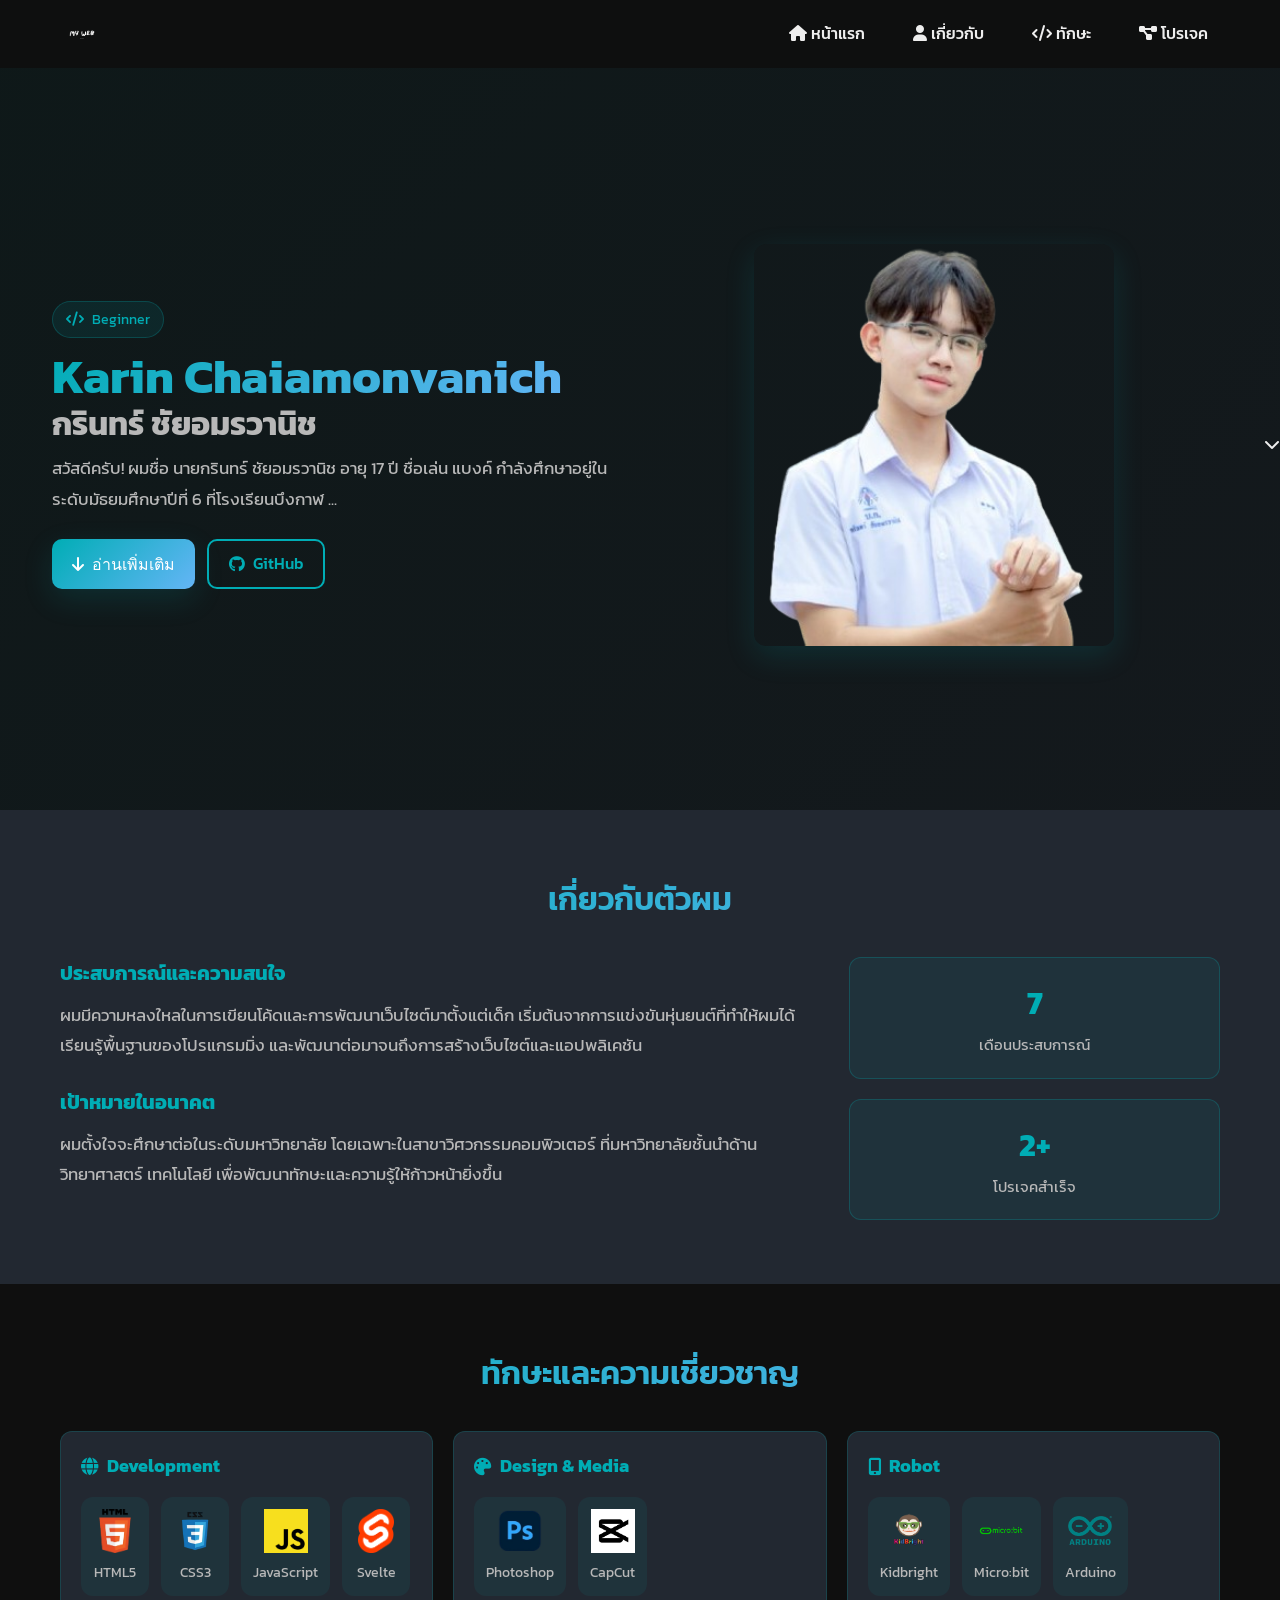
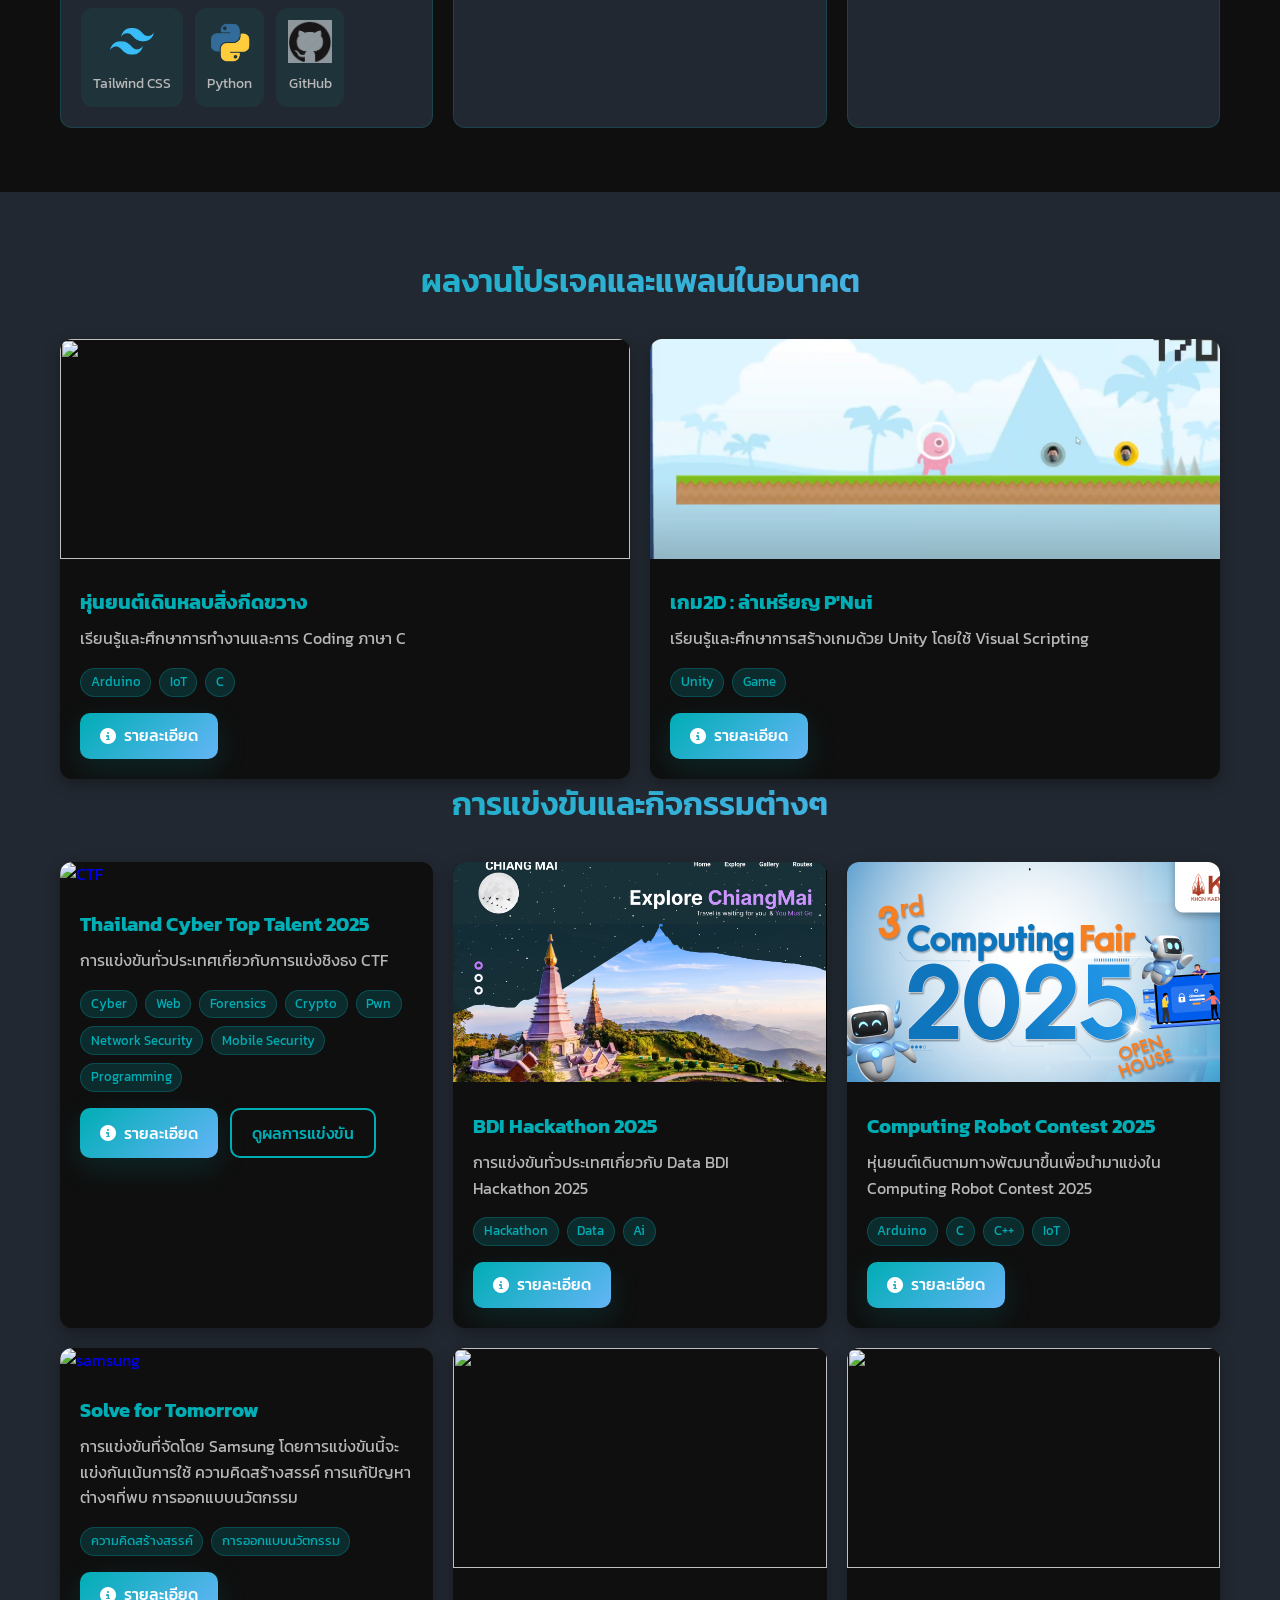
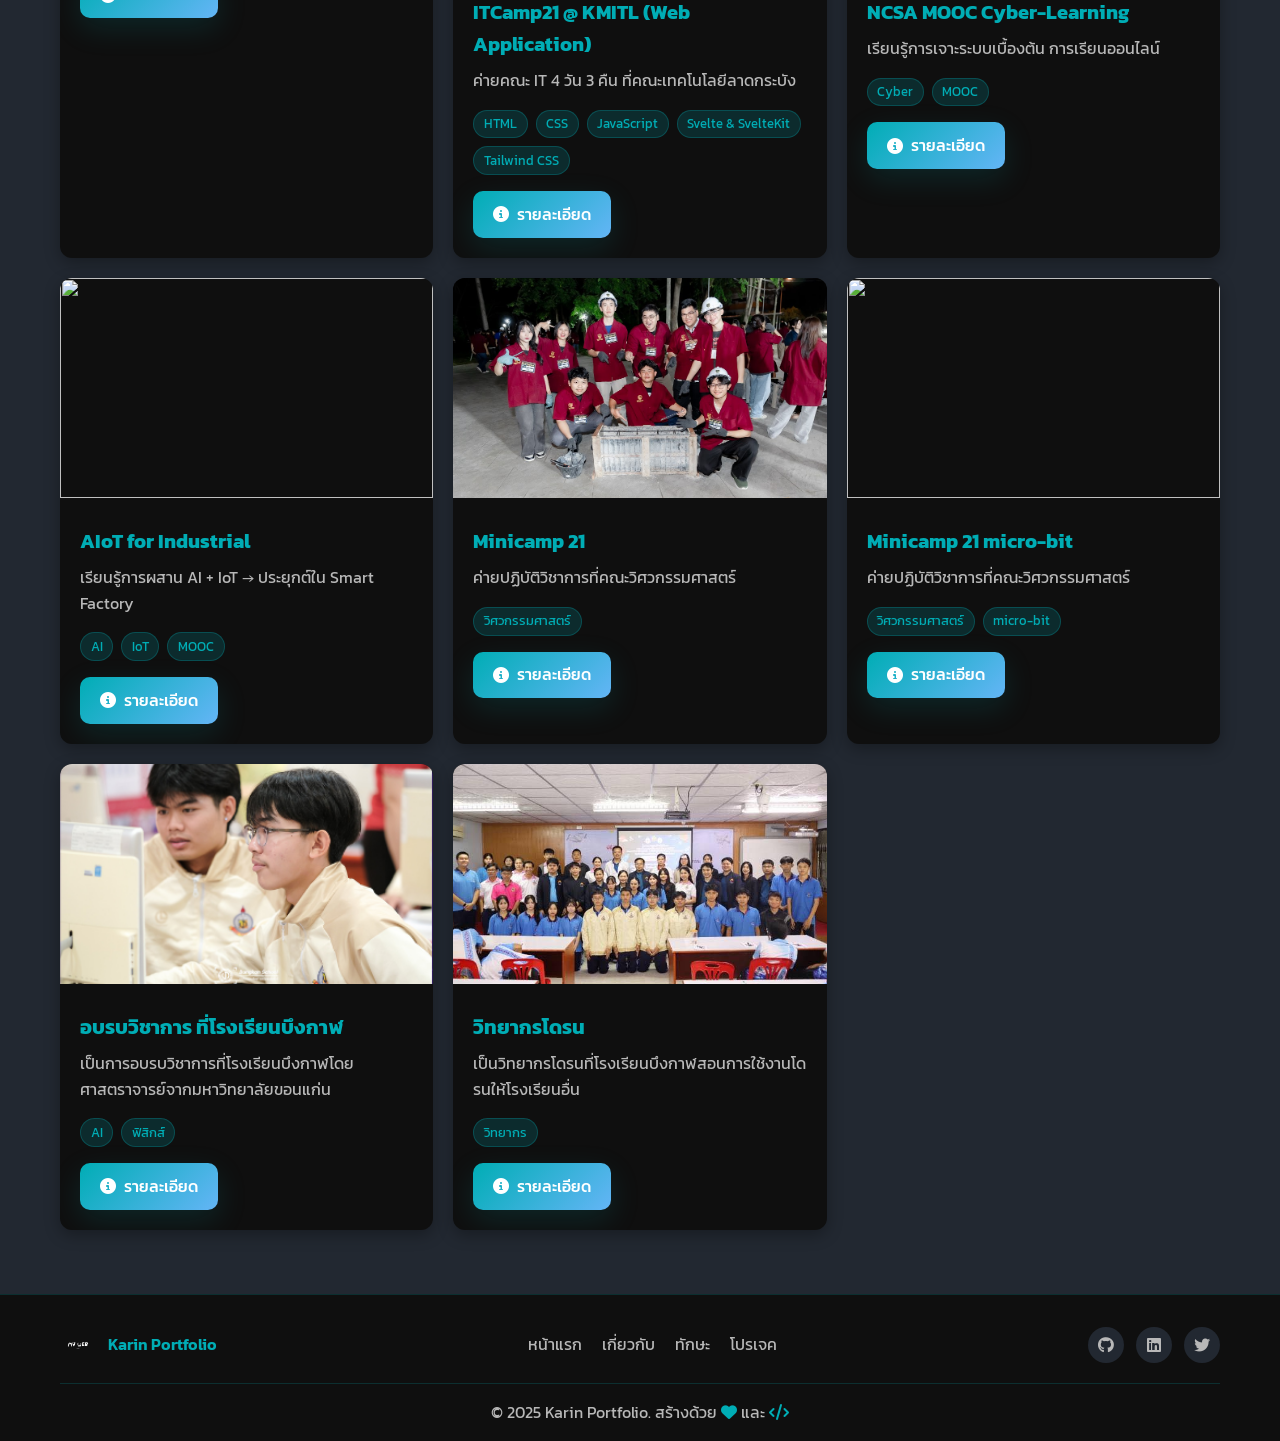
==== index.html @ a607b4d6 "Add files via upload" ====
<!DOCTYPE html>
<html lang="th">
<head>
    <meta charset="UTF-8">
    <meta name="viewport" content="width=device-width, initial-scale=1.0">
    <title>Karin Portfolio - นักพัฒนาเว็บไซต์</title>
    <link rel="stylesheet" href="style.css">
    <link rel="stylesheet" href="https://cdnjs.cloudflare.com/ajax/libs/font-awesome/6.4.0/css/all.min.css">
    <link href="https://fonts.googleapis.com/css2?family=Kanit:wght@300;400;500;600;700&display=swap" rel="stylesheet">
</head>
<body>
    <!-- Navigation -->
    <nav class="navbar">
        <div class="nav-container">
            <div class="nav-logo">
                <img src="img/logo.png" alt="Karin Logo">
                <span></span>
            </div>
            <ul class="nav-menu">
                <li><a href="#home" class="nav-link"><i class="fas fa-home"></i> หน้าแรก</a></li>
                <li><a href="#about" class="nav-link"><i class="fas fa-user"></i> เกี่ยวกับ</a></li>
                <li><a href="#skills" class="nav-link"><i class="fas fa-code"></i> ทักษะ</a></li>
                <li><a href="#projects" class="nav-link"><i class="fas fa-project-diagram"></i> โปรเจค</a></li>
            </ul>
            <div class="hamburger">
                <span class="bar"></span>
                <span class="bar"></span>
                <span class="bar"></span>
            </div>
        </div>
    </nav>

    <!-- Hero Section -->
    <section id="home" class="hero">
        <div class="hero-container">
            <div class="hero-content">
                <div class="hero-badge">
                    <i class="fas fa-code"></i>
                    <span>Beginner</span>
                </div>
                <h1 class="hero-title">
                    <span class="gradient-text">Karin Chaiamonvanich</span>
                    <span class="thai-name">กรินทร์ ชัยอมรวานิช</span>
                </h1>
                <p class="hero-description">
                    สวัสดีครับ! ผมชื่อ นายกรินทร์ ชัยอมรวานิช อายุ 17 ปี ชื่อเล่น แบงค์ 
                    กำลังศึกษาอยู่ในระดับมัธยมศึกษาปีที่ 6 ที่โรงเรียนบึงกาฬ 
                    <span id="dots">...</span>
                    <span id="more">
                    เริ่มชื่นชอบการเขียนโค้ดตั้งแต่ประถม เพราะมีอาจารย์มาชวนพาไปแข่งหุ่นยนต์ระดับกลาง สูงและผสม 
                    และผมรู้สึกชอบมันตั้งแต่นั้นมา และผมมีความใฝ่ฝันอยากศึกษามหาลัยต่อไปเป็นเด็กพระจอมเกล้า
                    </span>
                </p>
                <div class="hero-buttons">
                    <button onclick="myFunction()" id="myBtn" class="btn btn-primary">
                        <i class="fas fa-arrow-down"></i> อ่านเพิ่มเติม
                    </button>
                    <a href="https://github.com/karinchaiamonvanich" class="btn btn-secondary">
                        <i class="fab fa-github"></i> GitHub
                    </a>
                </div>
            </div>
            <div class="hero-image">
                <div class="profile-card">
                    <img src="img/profile.png" alt="Karin Profile">
                    <div class="profile-overlay">
                        <!-- <p>IT Camp 21</p> -->
                    </div>
                </div>
            </div>
        </div>
        <div class="scroll-indicator">
            <i class="fas fa-chevron-down"></i>
        </div>
    </section>

    <!-- About Section -->
    <section id="about" class="about">
        <div class="container">
            <h2 class="section-title">เกี่ยวกับตัวผม</h2>
            <div class="about-content">
                <div class="about-text">
                    <h3>ประสบการณ์และความสนใจ</h3>
                    <p>ผมมีความหลงใหลในการเขียนโค้ดและการพัฒนาเว็บไซต์มาตั้งแต่เด็ก 
                    เริ่มต้นจากการแข่งขันหุ่นยนต์ที่ทำให้ผมได้เรียนรู้พื้นฐานของโปรแกรมมิ่ง 
                    และพัฒนาต่อมาจนถึงการสร้างเว็บไซต์และแอปพลิเคชัน</p>
                    
                    <h3>เป้าหมายในอนาคต</h3>
                    <p>ผมตั้งใจจะศึกษาต่อในระดับมหาวิทยาลัย โดยเฉพาะในสาขาวิศวกรรมคอมพิวเตอร์ 
                    ที่มหาวิทยาลัยชั้นนำด้านวิทยาศาสตร์ เทคโนโลยี เพื่อพัฒนาทักษะและความรู้ให้ก้าวหน้ายิ่งขึ้น</p>
                </div>
                <div class="about-stats">
                    <div class="stat-item">
                        <div class="stat-number">7</div>
                        <div class="stat-label">เดือนประสบการณ์</div>
                    </div>
                    <div class="stat-item">
                        <div class="stat-number">2+</div>
                        <div class="stat-label">โปรเจคสำเร็จ</div>
                    </div>

                </div>
            </div>
        </div>
    </section>

    <!-- Skills Section -->
    <section id="skills" class="skills">
        <div class="container">
            <h2 class="section-title">ทักษะและความเชี่ยวชาญ</h2>
            <div class="skills-grid">
                <div class="skill-category">
                    <h3><i class="fas fa-globe"></i> Development</h3>
                    <div class="skill-items">
                        <div class="skill-item">
                            <img src="img/html.png" alt="HTML">
                            <span>HTML5</span>
                        </div>
                        <div class="skill-item">
                            <img src="img/css.png" alt="CSS">
                            <span>CSS3</span>
                        </div>
                        <div class="skill-item">
                            <img src="img/js.png" alt="JavaScript">
                            <span>JavaScript</span>
                        </div>
                        <div class="skill-item">
                            <img src="img/svelte.png" alt="Svelte">
                            <span>Svelte</span>
                        </div>
                        <div class="skill-item">
                            <img src="img/tailwindCSS.png" alt="Tailwind CSS">
                            <span>Tailwind CSS</span>
                        </div>
                        <div class="skill-item">
                            <img src="img/python.png" alt="Python">
                            <span>Python</span>
                        </div>
                        <div class="skill-item">
                            <img src="img/github.png" alt="GitHub">
                            <span>GitHub</span>
                        </div>
                    </div>
                </div>
                
                <div class="skill-category">
                    <h3><i class="fas fa-palette"></i> Design & Media</h3>
                    <div class="skill-items">
                        <div class="skill-item">
                            <img src="img/PS.png" alt="Photoshop">
                            <span>Photoshop</span>
                        </div>
                        <!-- <div class="skill-item">
                            <img src="img/LR.png" alt="Lightroom">
                            <span>Lightroom</span>
                        </div> -->
                        <div class="skill-item">
                            <img src="img/capcut.png" alt="CapCut">
                            <span>CapCut</span>
                        </div>
                    </div>
                </div>
                
                <div class="skill-category">
                    <h3><i class="fas fa-mobile-alt"></i> Robot</h3>
                    <div class="skill-items">
                        <div class="skill-item">
                            <img src="img/KB.png" alt="Kotlin">
                            <span>Kidbright</span>
                        </div>
                        <div class="skill-item">
                            <img src="img/mb.png" alt="Mobile Development">
                            <span>Micro:bit</span>
                        </div>
                        <div class="skill-item">
                            <img src="img/arduino.png" alt="Mobile Development">
                            <span>Arduino</span>
                        </div>
                    </div>
                </div>
            </div>
        </div>
    </section>

    <!-- Projects Section -->
    <section id="projects" class="projects">
        <div class="container">
            <h2 class="section-title">ผลงานโปรเจคและแพลนในอนาคต</h2>
            <div class="projects-grid">
                <div class="project-card">
                    <div class="project-image">
                        <a href="projects/myrobot.html"><img src="img/png.png" alt=""></a>
                        <div class="project-overlay">
                            <a href="projects/myrobot.html" class="project-link"><i class="fas fa-external-link-alt"></i></a>
                        </div>
                    </div>
                    <div class="project-content">
                        <h3>หุ่นยนต์เดินหลบสิ่งกีดขวาง</h3>
                        <p>เรียนรู้และศึกษาการทำงานและการ Coding ภาษา C</p>
                        <div class="project-tags">
                            <span class="tag">Arduino</span>
                            <span class="tag">IoT</span>
                            <span class="tag">C</span>
                        </div>
                        <div class="project-buttons">
                            <a href="projects/myrobot.html" class="btn btn-primary">
                                <i class="fas fa-info-circle"></i> รายละเอียด
                            </a>
                        </div>
                    </div>
                </div>
                <div class="project-card">
                    <div class="project-image">
                        <a href="projects/game.html"><img src="img/game.png" alt=""></a>
                        <div class="project-overlay">
                            <a href="projects/game.html" class="project-link"><i class="fas fa-external-link-alt"></i></a>
                        </div>
                    </div>
                    <div class="project-content">
                        <h3>เกม2D : ล่าเหรียญ P'Nui</h3>
                        <p>เรียนรู้และศึกษาการสร้างเกมด้วย Unity โดยใช้ Visual Scripting</p>
                        <div class="project-tags">
                            <span class="tag">Unity</span>
                            <span class="tag">Game</span>
                        </div>
                        <div class="project-buttons">
                            <a href="projects/game.html" class="btn btn-primary">
                                <i class="fas fa-info-circle"></i> รายละเอียด
                            </a>
                        </div>
                    </div>
                </div>
            
            </div>
        </div>
        <!-- การแข่งขันต่างๆ -->
        <div class="container">
            <h2 class="section-title">การแข่งขันและกิจกรรมต่างๆ</h2>
            <div class="projects-grid">
                <div class="project-card">
                    <div class="project-image">
                        <a href="projects/ctf.html"><img src="https://encrypted-tbn0.gstatic.com/images?q=tbn:ANd9GcTNPEYRjI5xxnXU-rtqb3kI2G1WOWawT9JwPA&s" alt="CTF"></a>
                        <div class="project-overlay">
                            <a href="projects/ctf.html" class="project-link"><i class="fas fa-external-link-alt"></i></a>
                        </div>
                    </div>
                    <div class="project-content">
                        <h3>Thailand Cyber Top Talent 2025</h3>
                        <p>การแข่งขันทั่วประเทศเกี่ยวกับการแข่งชิงธง CTF</p>
                        <div class="project-tags">
                            <span class="tag">Cyber</span>
					        <span class="tag">Web</span>
					        <span class="tag">Forensics</span>
					        <span class="tag">Crypto</span>
					        <span class="tag">Pwn</span>
					        <span class="tag">Network Security</span>
					        <span class="tag">Mobile Security</span>
					        <span class="tag">Programming</span>  
                        </div>
                        <div class="project-buttons">
                            <a href="projects/ctf.html" class="btn btn-primary">
                                <i class="fas fa-info-circle"></i> รายละเอียด
                            </a>
                            <a href="https://cloud.ctf.in.th/score/view.html?id=BWFHQDZYNH&t=WpUCDQyoXaG7MSteD4BK%2FJg3qyIsUCRE3k6AjZeRXMnIarFopkvN%2Fz%2FKa3jmVg9Zaf9xaUTR0yk%3D&fbclid=PARlRTSAMfs1FleHRuA2FlbQIxMAABpxo68HJWH-wl3ibZn_oH_4sw-g3HIoPUqx-t6TT-oiTEiTn2sWkE_ksbw5eB_aem_ufBRWkn9oM-bUe-wy-ixTg" class="btn btn-outline">
                                ดูผลการแข่งขัน
                            </a>
                        </div>
                    </div>
                </div>

                <div class="project-card">
                    <div class="project-image">
                        <a href="projects/bdi.html"><img src="img/bdi.png" alt="CTF"></a>
                        <div class="project-overlay">
                            <a href="projects/bdi.html" class="project-link"><i class="fas fa-external-link-alt"></i></a>
                        </div>
                    </div>
                    <div class="project-content">
                        <h3>BDI Hackathon 2025</h3>
                        <p>การแข่งขันทั่วประเทศเกี่ยวกับ Data BDI Hackathon 2025</p>
                        <div class="project-tags">
                            <span class="tag">Hackathon</span>
                            <span class="tag">Data</span>
                            <span class="tag">Ai</span>
                        </div>
                        <div class="project-buttons">
                            <a href="projects/bdi.html" class="btn btn-primary">
                                <i class="fas fa-info-circle"></i> รายละเอียด
                            </a>
                            
                        </div>
                    </div>
                </div>

                <div class="project-card">
                    <div class="project-image">
                        <a href="projects/robot.html"><img src="img/computer fair.png" alt="Robot"></a>
                        <div class="project-overlay">
                            <a href="projects/robot.html" class="project-link"><i class="fas fa-external-link-alt"></i></a>
                        </div>
                    </div>
                    <div class="project-content">
                        <h3>Computing Robot Contest 2025</h3>
                        <p>หุ่นยนต์เดินตามทางพัฒนาขึ้นเพื่อนำมาแข่งใน Computing Robot Contest 2025</p>
                        <div class="project-tags">
                            <span class="tag">Arduino</span>
                            <span class="tag">C</span>
                            <span class="tag">C++</span>
                            <span class="tag">IoT</span>
                        </div>
                        <div class="project-buttons">
                            <a href="projects/robot.html" class="btn btn-primary">
                                <i class="fas fa-info-circle"></i> รายละเอียด
                            </a>
                            <!-- <a href="https://github.com/pixchy-commits/christmas-tree/tree/main" class="btn btn-outline">
                                <i class="fab fa-github"></i> ดูโค้ด
                            </a> -->
                        </div>
                    </div>
                </div>

                <div class="project-card">
                    <div class="project-image">
                        <a href="projects/samsung.html"><img src="https://d3q27bh1u24u2o.cloudfront.net/news/LBB_Online_-_2023-08-28T102027.930.png" alt="samsung"></a>
                        <div class="project-overlay">
                            <a href="projects/samsung.html" class="project-link"><i class="fas fa-external-link-alt"></i></a>
                        </div>
                    </div>
                    <div class="project-content">
                        <h3>Solve for Tomorrow</h3>
                        <p>การแข่งขันที่จัดโดย Samsung โดยการแข่งขันนี้จะแข่งกันเน้นการใช้ ความคิดสร้างสรรค์ การแก้ปัญหาต่างๆที่พบ การออกแบบนวัตกรรม</p>
                        <div class="project-tags">
                            <span class="tag">ความคิดสร้างสรรค์</span>
                            <span class="tag">การออกแบบนวัตกรรม</span>
                        </div>
                        <div class="project-buttons">
                            <a href="projects/samsung.html" class="btn btn-primary">
                                <i class="fas fa-info-circle"></i> รายละเอียด
                            </a>
                        </div>
                    </div>
                </div>
                <div class="project-card">
                    <div class="project-image">
                        <a href="projects/itcamp21.html"><img src="https://encrypted-tbn0.gstatic.com/images?q=tbn:ANd9GcS6EHCMD7pJIJSO9ThdpTDFMIRGtDd69gcw6w&s" alt=""></a>
                        <div class="project-overlay">
                            <a href="projects/itcamp21.html" class="project-link"><i class="fas fa-external-link-alt"></i></a>
                        </div>
                    </div>
                    <div class="project-content">
                        <h3>ITCamp21 @ KMITL (Web Application)</h3>
                        <p>ค่ายคณะ IT 4 วัน 3 คืน ที่คณะเทคโนโลยีลาดกระบัง</p>
                        <div class="project-tags">
                            <span class="tag">HTML</span>
                            <span class="tag">CSS</span>
                            <span class="tag">JavaScript</span>
                            <span class="tag">Svelte & SvelteKit</span>
                            <span class="tag">Tailwind CSS</span>
                        </div>
                        <div class="project-buttons">
                            <a href="projects/itcamp21.html" class="btn btn-primary">
                                <i class="fas fa-info-circle"></i> รายละเอียด
                            </a>
                        </div>
                    </div>
                </div>
                <div class="project-card">
                    <div class="project-image">
                        <a href="projects/ncsa.html"><img src="https://ncsec.ncsa.or.th/wp-content/uploads/2024/04/logo-ncsa_mooc-web_AW_LOGO_MOOC_%E0%B9%84%E0%B8%A1%E0%B9%88%E0%B8%A1%E0%B8%B5%E0%B9%80%E0%B8%87%E0%B8%B2-edited.webp" alt=""></a>
                        <div class="project-overlay">
                            <a href="projects/ncsa.html" class="project-link"><i class="fas fa-external-link-alt"></i></a>
                        </div>
                    </div>
                    <div class="project-content">
                        <h3>NCSA MOOC Cyber-Learning</h3>
                        <p>เรียนรู้การเจาะระบบเบื้องต้น การเรียนออนไลน์</p>
                        <div class="project-tags">
                            <span class="tag">Cyber</span>
                            <span class="tag">MOOC</span>
                        </div>
                        <div class="project-buttons">
                            <a href="projects/ncsa.html" class="btn btn-primary">
                                <i class="fas fa-info-circle"></i> รายละเอียด
                            </a>
                        </div>
                    </div>
                </div>
                <div class="project-card">
                    <div class="project-image">
                        <a href="projects/aiot.html"><img src="https://www.spu.ac.th/fac/informatics/wp-content/smush-webp/sites/10/2025/05/AI-for-Gen-Alpha-9-1024x1024.jpg.webp" alt=""></a>
                        <div class="project-overlay">
                            <a href="projects/aiot.html" class="project-link"><i class="fas fa-external-link-alt"></i></a>
                        </div>
                    </div>
                    <div class="project-content">
                        <h3>AIoT for Industrial</h3>
                        <p>เรียนรู้การผสาน AI + IoT → ประยุกต์ใน Smart Factory</p>
                        <div class="project-tags">
                            <span class="tag">AI</span>
                            <span class="tag">IoT</span>
                            <span class="tag">MOOC</span>
                        </div>
                        <div class="project-buttons">
                            <a href="projects/aiot.html" class="btn btn-primary">
                                <i class="fas fa-info-circle"></i> รายละเอียด
                            </a>
                        </div>
                    </div>
                </div>
                <div class="project-card">
                    <div class="project-image">
                        <a href="projects/minicamp21.html"><img src="img/minicamp21.1.jpg" alt=""></a>
                        <div class="project-overlay">
                            <a href="projects/minicamp21.html" class="project-link"><i class="fas fa-external-link-alt"></i></a>
                        </div>
                    </div>
                    <div class="project-content">
                        <h3>Minicamp 21</h3>
                        <p>ค่ายปฏิบัติวิชาการที่คณะวิศวกรรมศาสตร์</p>
                        <div class="project-tags">
                            <span class="tag">วิศวกรรมศาสตร์</span>
                        </div>
                        <div class="project-buttons">
                            <a href="projects/minicamp21.html" class="btn btn-primary">
                                <i class="fas fa-info-circle"></i> รายละเอียด
                            </a>
                        </div>
                    </div>
                </div>
                <div class="project-card">
                    <div class="project-image">
                        <a href="projects/microbit.html"><img src="https://schoologythailand.com/img/slide/slide1.png" alt=""></a>
                        <div class="project-overlay">
                            <a href="projects/microbit.html" class="project-link"><i class="fas fa-external-link-alt"></i></a>
                        </div>
                    </div>
                    <div class="project-content">
                        <h3>Minicamp 21 micro-bit</h3>
                        <p>ค่ายปฏิบัติวิชาการที่คณะวิศวกรรมศาสตร์</p>
                        <div class="project-tags">
                            <span class="tag">วิศวกรรมศาสตร์</span>
                            <span class="tag">micro-bit</span>
                        </div>
                        <div class="project-buttons">
                            <a href="projects/microbit.html" class="btn btn-primary">
                                <i class="fas fa-info-circle"></i> รายละเอียด
                            </a>
                        </div>
                    </div>
                </div>
                <div class="project-card">
                    <div class="project-image">
                        <a href="projects/bksc.html"><img src="img/bksc.png" alt=""></a>
                        <div class="project-overlay">
                            <a href="projects/bksc.html" class="project-link"><i class="fas fa-external-link-alt"></i></a>
                        </div>
                    </div>
                    <div class="project-content">
                        <h3>อบรบวิชาการ ที่โรงเรียนบึงกาฬ</h3>
                        <p>เป็นการอบรบวิชาการที่โรงเรียนบึงกาฬโดยศาสตราจารย์จากมหาวิทยาลัยขอนแก่น</p>
                        <div class="project-tags">
                            <span class="tag">AI</span>
                            <span class="tag">ฟิสิกส์</span>
                        </div>
                        <div class="project-buttons">
                            <a href="projects/bksc.html" class="btn btn-primary">
                                <i class="fas fa-info-circle"></i> รายละเอียด
                            </a>
                        </div>
                    </div>
                </div>
                <div class="project-card">
                    <div class="project-image">
                        <a href="projects/drone.html"><img src="img/drone.png" alt=""></a>
                        <div class="project-overlay">
                            <a href="projects/drone.html" class="project-link"><i class="fas fa-external-link-alt"></i></a>
                        </div>
                    </div>
                    <div class="project-content">
                        <h3>วิทยากรโดรน</h3>
                        <p>เป็นวิทยากรโดรนที่โรงเรียนบึงกาฬสอนการใช้งานโดรนให้โรงเรียนอื่น</p>
                        <div class="project-tags">
                            <span class="tag">วิทยากร</span>
                        </div>
                        <div class="project-buttons">
                            <a href="projects/drone.html" class="btn btn-primary">
                                <i class="fas fa-info-circle"></i> รายละเอียด
                            </a>
                        </div>
                    </div>
                </div>
                
            </div>
        </div>         
    </section>

    <!-- Gallery removed for simplicity -->

    <!-- Footer -->
    <footer class="footer">
        <div class="container">
            <div class="footer-content">
                <div class="footer-logo">
                    <img src="img/logo.png" alt="Karin Logo">
                    <span>Karin Portfolio</span>
                </div>
                <div class="footer-links">
                    <a href="#home">หน้าแรก</a>
                    <a href="#about">เกี่ยวกับ</a>
                    <a href="#skills">ทักษะ</a>
                    <a href="#projects">โปรเจค</a>
                </div>
                <div class="footer-social">
                    <a href="https://github.com/karinchaiamonvanich"><i class="fab fa-github"></i></a>
                    <a href="#"><i class="fab fa-linkedin"></i></a>
                    <a href="#"><i class="fab fa-twitter"></i></a>
                </div>
            </div>
            <div class="footer-bottom">
                <p>&copy; 2025 Karin Portfolio. สร้างด้วย <i class="fas fa-heart"></i> และ <i class="fas fa-code"></i></p>
            </div>
        </div>
    </footer>

    <script src="script.js"></script>
</body>
</html>
---- style.css ----
/* Reset and Base Styles */
* {
    margin: 0;
    padding: 0;
    box-sizing: border-box;
}

* a {
    text-decoration: none;
}

* li {
    list-style: none;
}

:root {
    --primary-color: #00ADB5;
    --secondary-color: #222831;
    --accent-color: #393E46;
    --text-primary: #EEEEEE;
    --text-secondary: #B8B8B8;
    --background: #0F0F0F;
    --gradient: linear-gradient(135deg, #00ADB5, #64B5F6);
    --shadow: 0 10px 30px rgba(0, 173, 181, 0.15);
    --border-radius: 12px;
    --transition: all 0.25s ease;
}

body {
    font-family: 'Kanit', sans-serif;
    background: var(--background);
    color: var(--text-primary);
    line-height: 1.6;
    overflow-x: hidden;
}

.container {
    max-width: 1200px;
    margin: 0 auto;
    padding: 0 20px;
}

/* Typography */
.section-title {
    font-size: 2rem;
    font-weight: 600;
    text-align: center;
    margin-bottom: 2rem;
    background: var(--gradient);
    -webkit-background-clip: text;
    -webkit-text-fill-color: transparent;
    background-clip: text;
}

.gradient-text {
    background: var(--gradient);
    -webkit-background-clip: text;
    -webkit-text-fill-color: transparent;
    background-clip: text;
}

/* Navigation */
.navbar {
    position: fixed;
    top: 0;
    width: 100%;
    background: rgba(15, 15, 15, 0.95);
    backdrop-filter: blur(10px);
    z-index: 1000;
    padding: 0.75rem 0;
    transition: var(--transition);
}

.nav-container {
    max-width: 1200px;
    margin: 0 auto;
    padding: 0 20px;
    display: flex;
    justify-content: space-between;
    align-items: center;
}

.nav-logo {
    display: flex;
    align-items: center;
    gap: 1rem;
}

.nav-logo img {
    width: 44px;
    height: 44px;
    border-radius: 50%;
}

.nav-logo span {
    font-size: 1.25rem;
    font-weight: 600;
    color: var(--primary-color);
}

.nav-menu {
    display: flex;
    gap: 1.5rem;
    align-items: center;
}

.nav-link {
    color: var(--text-primary);
    font-weight: 500;
    transition: var(--transition);
    padding: 0.5rem 0.75rem;
    border-radius: 8px;
}

.nav-link:hover {
    color: var(--primary-color);
    background: rgba(0, 173, 181, 0.08);
}

.hamburger {
    display: none;
    flex-direction: column;
    cursor: pointer;
}

.bar {
    width: 24px;
    height: 3px;
    background: var(--primary-color);
    margin: 3px 0;
    transition: var(--transition);
}

/* Hero Section */
.hero {
    min-height: 90vh;
    display: flex;
    align-items: center;
    position: relative;
    background: linear-gradient(135deg, rgba(0, 173, 181, 0.06), rgba(100, 181, 246, 0.06));
    padding-top: 80px;
}

.hero-container {
    max-width: 1200px;
    margin: 0 auto;
    padding: 0 20px;
    display: grid;
    grid-template-columns: 1fr 1fr;
    gap: 3rem;
    align-items: center;
}

.hero-badge {
    display: inline-flex;
    align-items: center;
    gap: 0.5rem;
    background: rgba(0, 173, 181, 0.1);
    color: var(--primary-color);
    padding: 0.4rem 0.8rem;
    border-radius: 999px;
    font-size: 0.9rem;
    margin-bottom: 0.75rem;
    border: 1px solid rgba(0, 173, 181, 0.25);
}

.hero-title {
    font-size: 3rem;
    font-weight: 700;
    margin-bottom: 0.75rem;
    line-height: 1.1;
}

.thai-name {
    font-size: 2rem;
    color: var(--text-secondary);
    display: block;
    margin-top: 0.25rem;
}

.hero-description {
    font-size: 1.05rem;
    color: var(--text-secondary);
    margin-bottom: 1.5rem;
    line-height: 1.8;
}

.hero-buttons {
    display: flex;
    gap: 0.75rem;
    flex-wrap: wrap;
}

.btn {
    display: inline-flex;
    align-items: center;
    gap: 0.5rem;
    padding: 0.65rem 1.25rem;
    border-radius: 10px;
    font-weight: 500;
    transition: var(--transition);
    cursor: pointer;
    border: none;
    font-size: 1rem;
}

.btn-primary {
    background: var(--gradient);
    color: white;
    box-shadow: var(--shadow);
}

.btn-primary:hover {
    transform: translateY(-1px);
}

.btn-secondary {
    background: transparent;
    color: var(--primary-color);
    border: 2px solid var(--primary-color);
}

.btn-secondary:hover {
    background: var(--primary-color);
    color: white;
}

.btn-outline {
    background: transparent;
    color: var(--primary-color);
    border: 2px solid var(--primary-color);
}

.btn-outline:hover {
    background: var(--primary-color);
    color: white;
}

.hero-image {
    display: flex;
    justify-content: center;
    align-items: center;
}

.profile-card {
    position: relative;
    border-radius: var(--border-radius);
    overflow: hidden;
    box-shadow: var(--shadow);
}

.profile-card img {
    width: 360px;
    height: auto;
    display: block;
}

.profile-overlay { display: none; }

/* About Section */
.about {
    padding: 4rem 0;
    background: var(--secondary-color);
}

.about-content {
    display: grid;
    grid-template-columns: 2fr 1fr;
    gap: 3rem;
    align-items: start;
}

.about-text h3 {
    color: var(--primary-color);
    font-size: 1.25rem;
    margin-bottom: 0.75rem;
    margin-top: 1.5rem;
}

.about-text h3:first-child { margin-top: 0; }

.about-text p {
    color: var(--text-secondary);
    font-size: 1.05rem;
    line-height: 1.8;
    margin-bottom: 1.25rem;
}

.about-stats {
    display: flex;
    flex-direction: column;
    gap: 1.25rem;
}

.stat-item {
    text-align: center;
    padding: 1.25rem;
    background: rgba(0, 173, 181, 0.08);
    border-radius: var(--border-radius);
    border: 1px solid rgba(0, 173, 181, 0.25);
}

.stat-number {
    font-size: 2rem;
    font-weight: 700;
    color: var(--primary-color);
    margin-bottom: 0.25rem;
}

.stat-label {
    color: var(--text-secondary);
    font-size: 0.95rem;
}

/* Skills Section */
.skills {
    padding: 4rem 0;
}

.skills-grid {
    display: grid;
    grid-template-columns: repeat(auto-fit, minmax(260px, 1fr));
    gap: 1.25rem;
}

.skill-category {
    background: var(--secondary-color);
    padding: 1.25rem;
    border-radius: var(--border-radius);
    border: 1px solid rgba(0, 173, 181, 0.2);
}

.skill-category h3 {
    color: var(--primary-color);
    font-size: 1.1rem;
    margin-bottom: 1rem;
    display: flex;
    align-items: center;
    gap: 0.5rem;
}

.skill-items {
    display: flex;
    flex-wrap: wrap;
    gap: 0.75rem;
}

.skill-item {
    display: flex;
    flex-direction: column;
    align-items: center;
    gap: 0.5rem;
    padding: 0.75rem;
    background: rgba(0, 173, 181, 0.08);
    border-radius: var(--border-radius);
}

.skill-item img {
    width: 44px;
    height: 44px;
    object-fit: contain;
}

.skill-item span {
    font-size: 0.9rem;
    color: var(--text-secondary);
    text-align: center;
}

/* Projects Section */
.projects {
    padding: 4rem 0;
    background: var(--secondary-color);
}

.projects-grid {
    display: grid;
    grid-template-columns: repeat(auto-fit, minmax(360px, 1fr));
    gap: 1.25rem;
}

.project-card {
    background: var(--background);
    border-radius: var(--border-radius);
    overflow: hidden;
    box-shadow: 0 5px 16px rgba(0, 0, 0, 0.3);
}

.project-image { position: relative; overflow: hidden; }

.project-image img {
    width: 100%;
    height: 220px;
    object-fit: cover;
}

.project-overlay { display: none; }

.project-content { padding: 1.25rem; }

.project-content h3 {
    color: var(--primary-color);
    font-size: 1.25rem;
    margin-bottom: 0.5rem;
}

.project-content p {
    color: var(--text-secondary);
    margin-bottom: 1rem;
    line-height: 1.6;
}

.project-tags {
    display: flex;
    gap: 0.5rem;
    margin-bottom: 1rem;
    flex-wrap: wrap;
}

.project-buttons { display: flex; gap: 0.75rem; flex-wrap: wrap; }

.tag {
    background: rgba(0, 173, 181, 0.18);
    color: var(--primary-color);
    padding: 0.2rem 0.6rem;
    border-radius: 999px;
    font-size: 0.8rem;
    border: 1px solid rgba(0, 173, 181, 0.28);
}

/* Contact Section */
.contact {
    padding: 4rem 0;
    background: var(--secondary-color);
}

.contact-content {
    display: grid;
    grid-template-columns: 1fr;
    gap: 2rem;
}

.contact-info {
    display: flex;
    flex-direction: column;
    gap: 1rem;
}

.contact-item {
    display: flex;
    align-items: center;
    gap: 1rem;
    padding: 1rem;
    background: rgba(0, 173, 181, 0.08);
    border-radius: var(--border-radius);
    border: 1px solid rgba(0, 173, 181, 0.25);
}

.contact-item i {
    font-size: 1.25rem;
    color: var(--primary-color);
    width: 28px;
    text-align: center;
}

.contact-item h4 { color: var(--primary-color); margin-bottom: 0.25rem; }

.contact-item p, .contact-item a { color: var(--text-secondary); }

/* Footer */
.footer {
    background: var(--background);
    padding: 2rem 0 1rem;
    border-top: 1px solid rgba(0, 173, 181, 0.2);
}

.footer-content {
    display: flex;
    justify-content: space-between;
    align-items: center;
    margin-bottom: 1.25rem;
    flex-wrap: wrap;
    gap: 1rem;
}

.footer-logo {
    display: flex;
    align-items: center;
    gap: 0.75rem;
}

.footer-logo img {
    width: 36px;
    height: 36px;
    border-radius: 50%;
}

.footer-logo span { color: var(--primary-color); font-weight: 600; }

.footer-links { display: flex; gap: 1.25rem; flex-wrap: wrap; }

.footer-links a { color: var(--text-secondary); }

.footer-links a:hover { color: var(--primary-color); }

.footer-social { display: flex; gap: 0.75rem; }

.footer-social a {
    display: flex;
    align-items: center;
    justify-content: center;
    width: 36px;
    height: 36px;
    background: var(--secondary-color);
    color: var(--text-secondary);
    border-radius: 50%;
    transition: var(--transition);
}

.footer-social a:hover { background: var(--primary-color); color: white; }

.footer-bottom {
    text-align: center;
    padding-top: 1rem;
    border-top: 1px solid rgba(0, 173, 181, 0.2);
    color: var(--text-secondary);
}

.footer-bottom i { color: var(--primary-color); }

/* Read More */
#more { display: none; }

/* Responsive Design */
@media (max-width: 768px) {
    .hamburger { display: flex; }
    .nav-menu {
        position: fixed;
        left: -100%;
        top: 64px;
        flex-direction: column;
        background-color: var(--background);
        width: 100%;
        text-align: center;
        transition: 0.25s;
        box-shadow: 0 10px 27px rgba(0, 0, 0, 0.05);
        padding: 1.25rem 0;
    }
    .nav-menu.active { left: 0; }

    .hero-container { grid-template-columns: 1fr; text-align: center; gap: 1.5rem; }
    .hero-title { font-size: 2.25rem; }
    .thai-name { font-size: 1.75rem; }

    .about-content { grid-template-columns: 1fr; gap: 1.5rem; }
    .projects-grid { grid-template-columns: 1fr; }
    .footer-content { flex-direction: column; text-align: center; }
}

/* Smooth Scrolling */
html { scroll-behavior: smooth; }
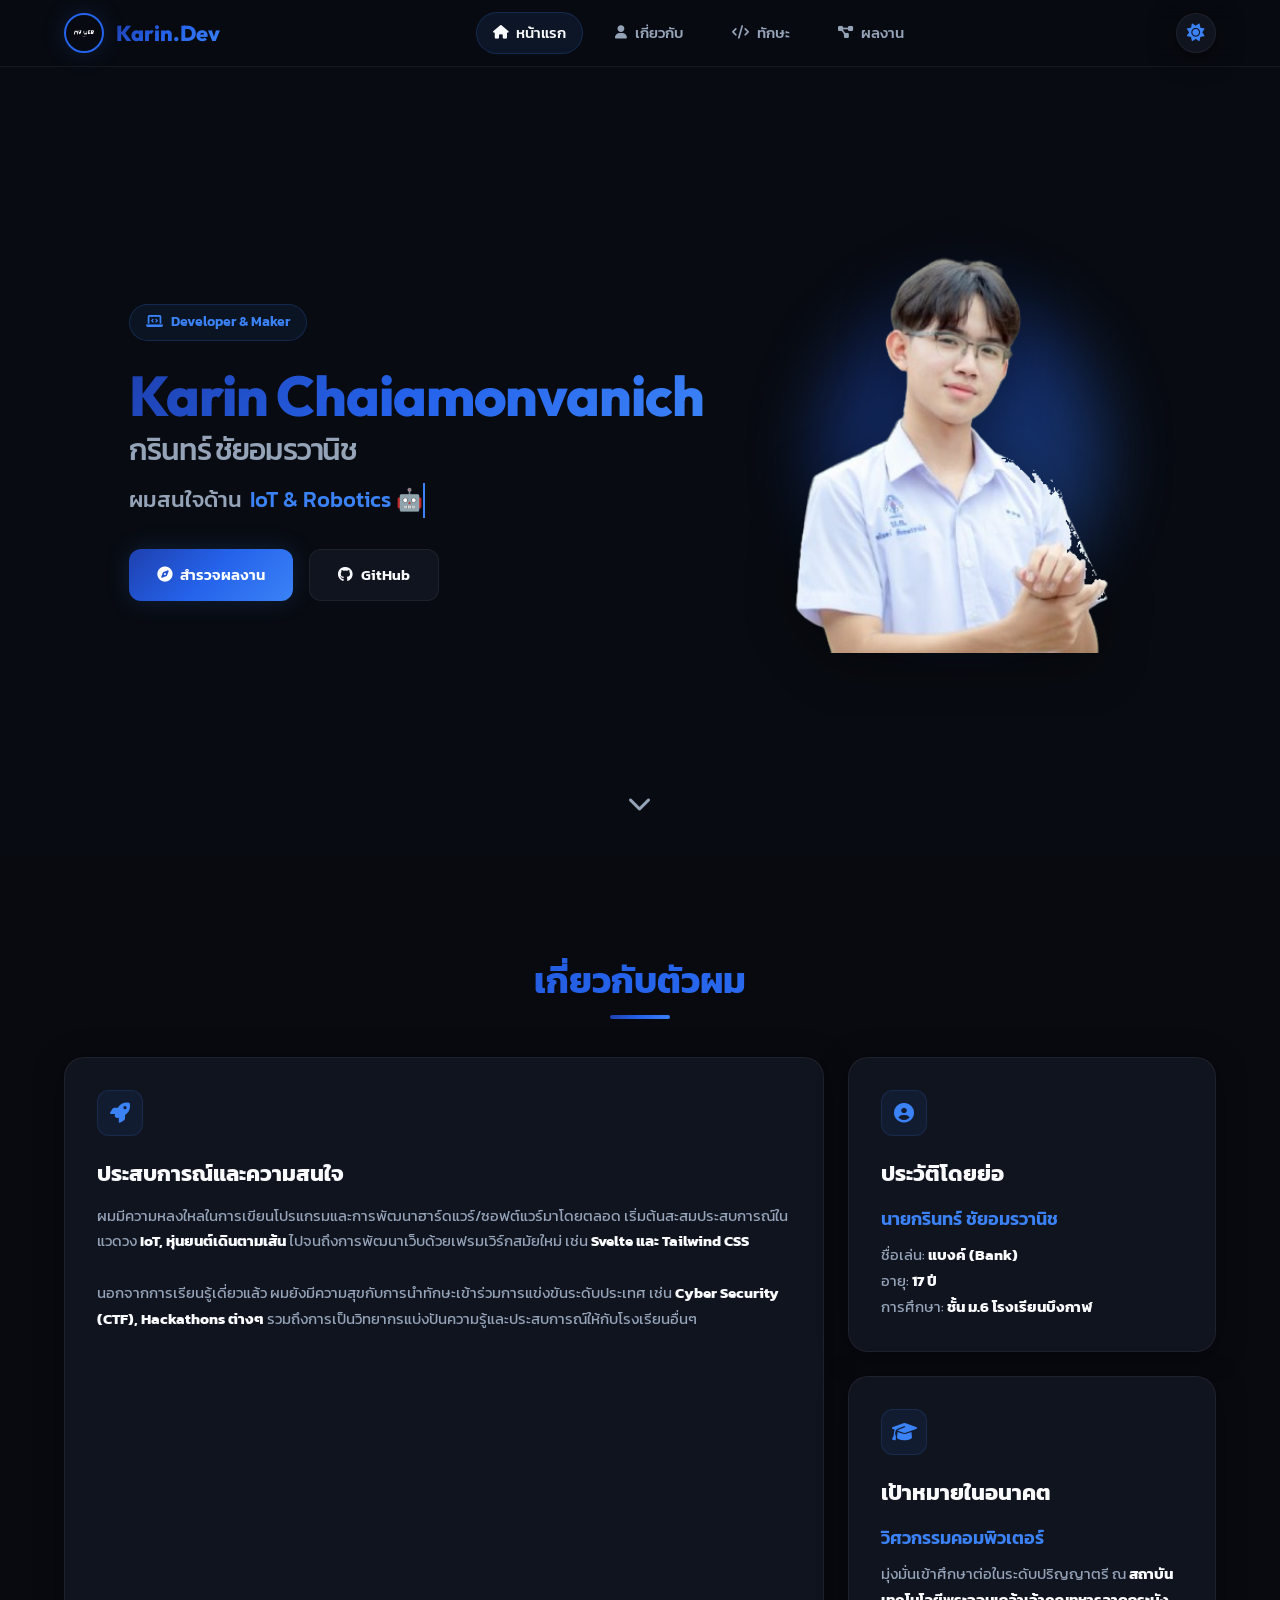
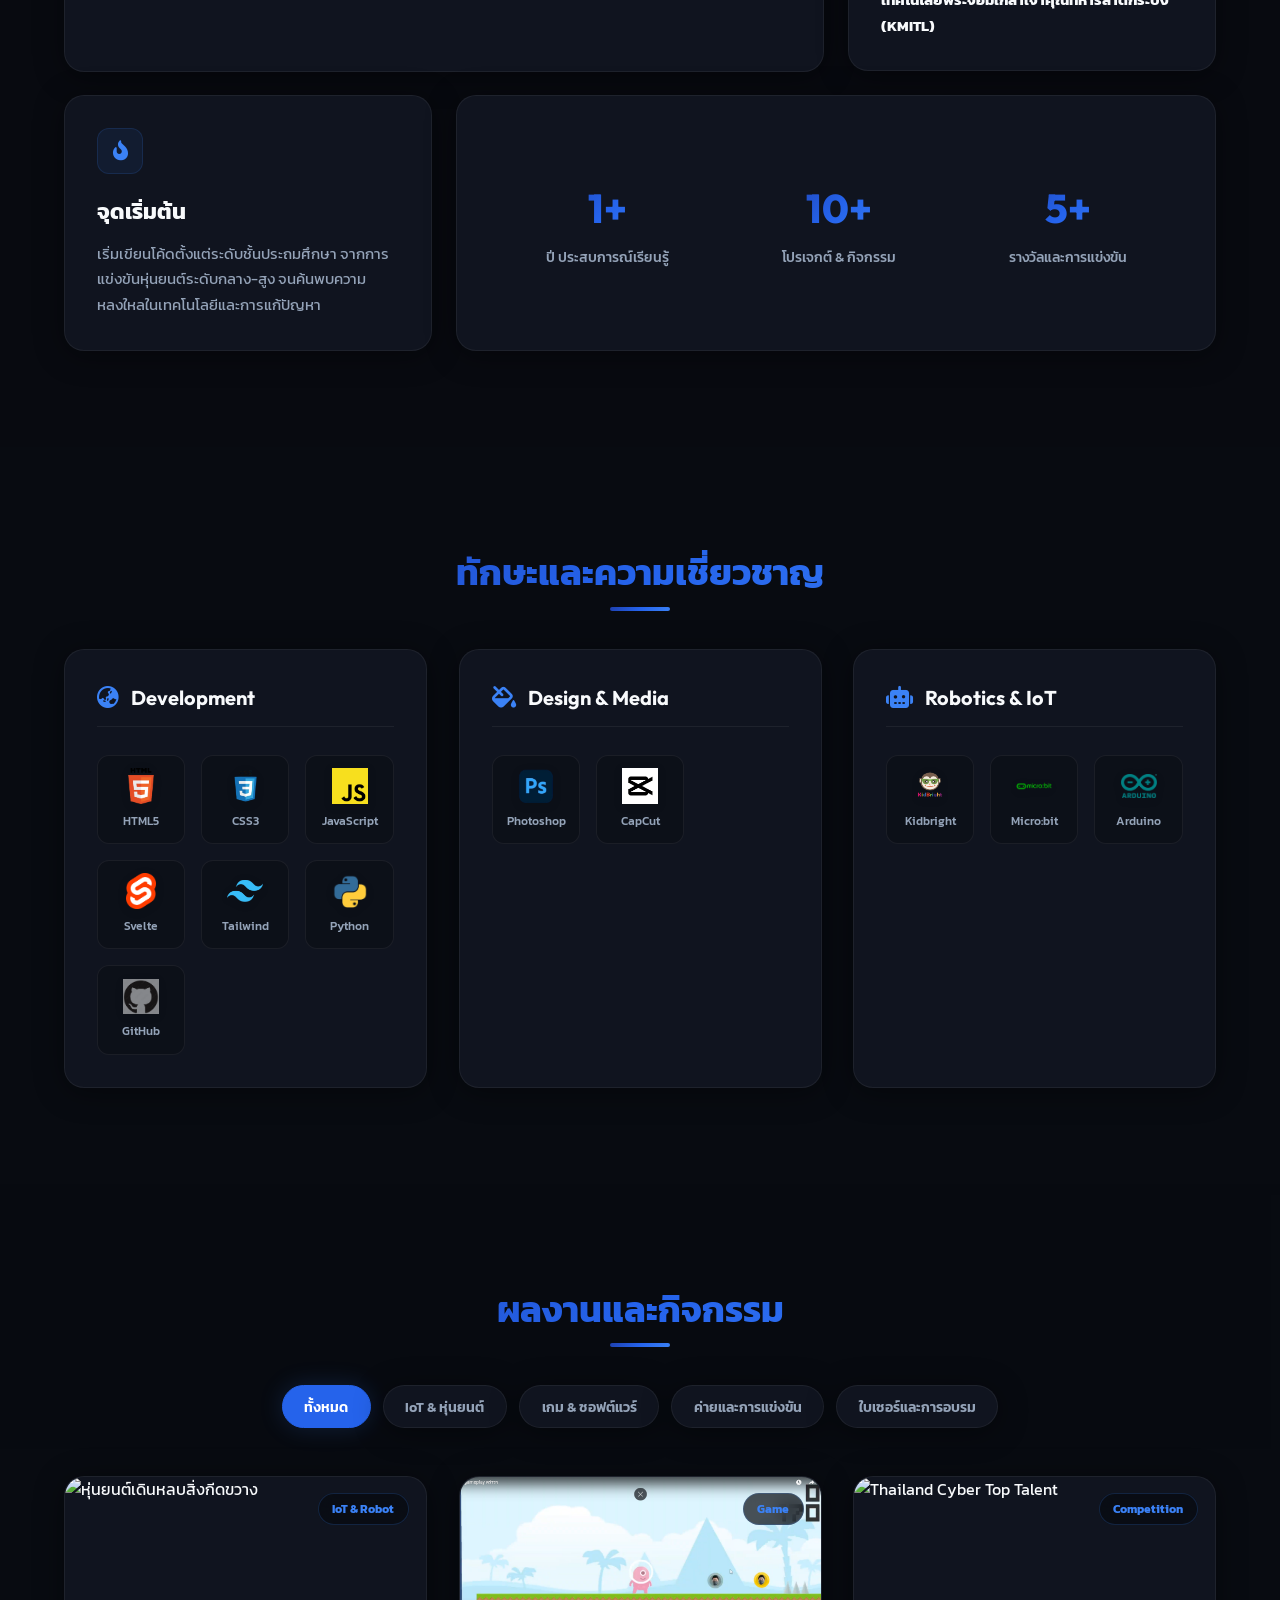
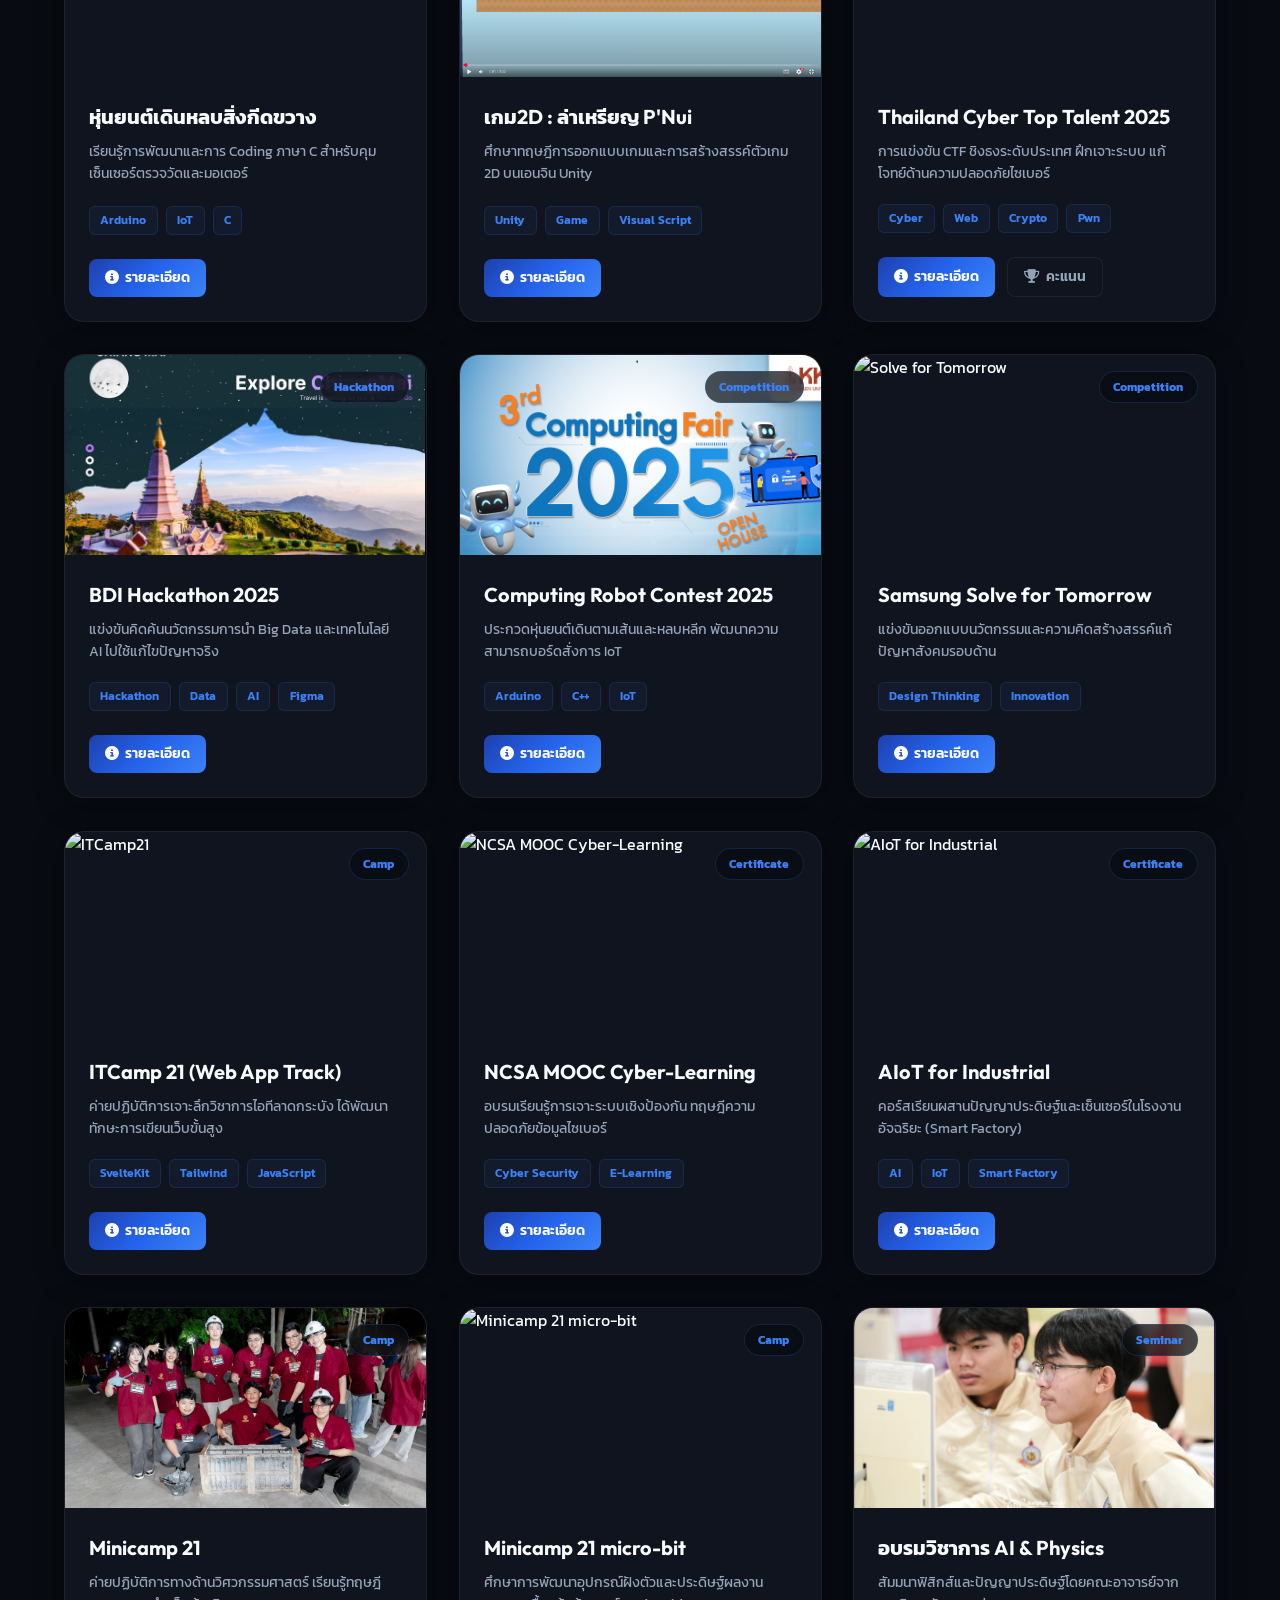
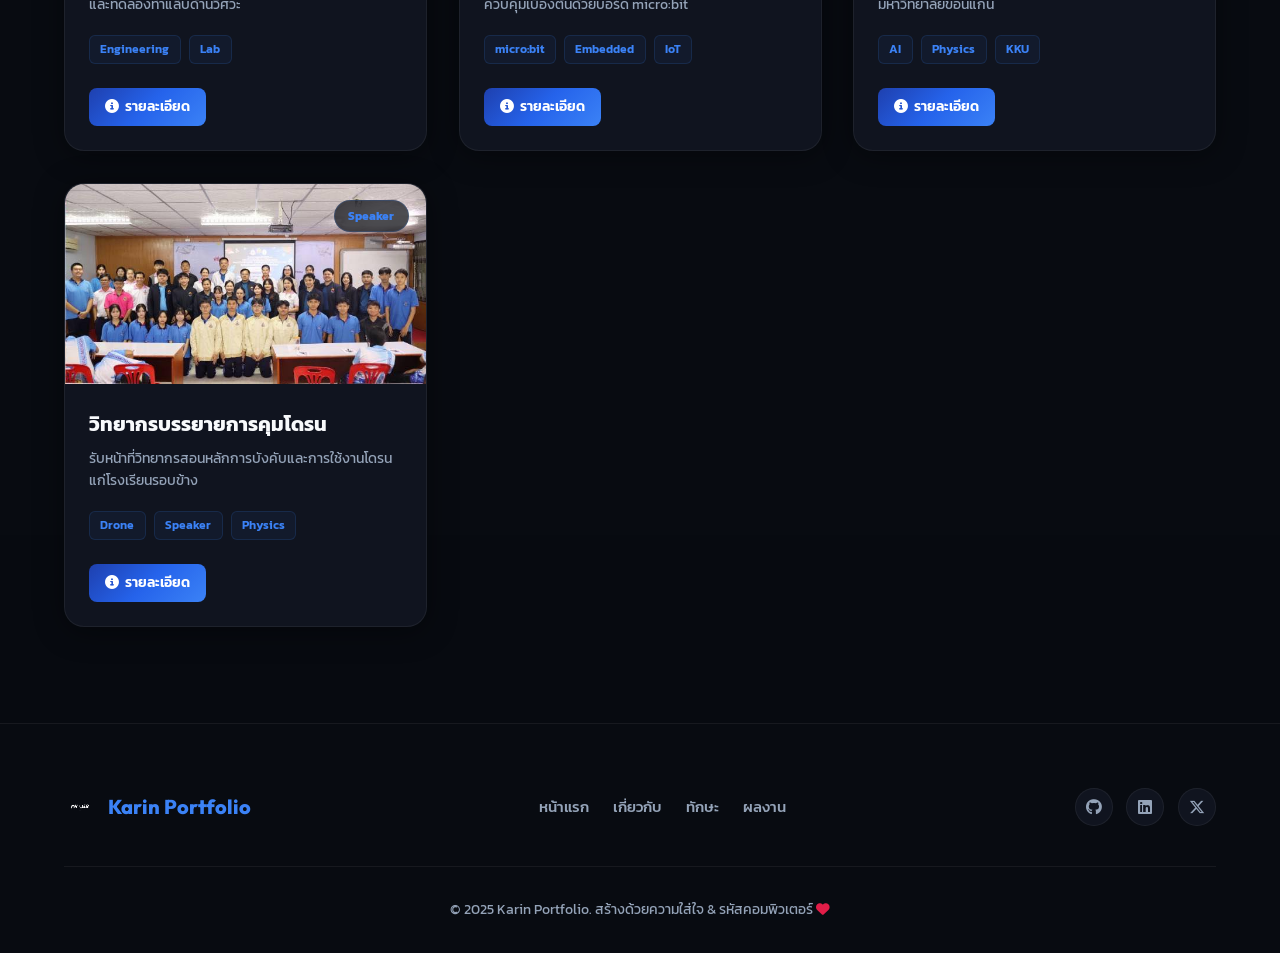
==== commit 3c80b4bc: "redisign" ====
--- a/index.html
+++ b/index.html
@@ -1,31 +1,45 @@
 <!DOCTYPE html>
-<html lang="th">
+<html lang="th" data-theme="dark">
 <head>
     <meta charset="UTF-8">
     <meta name="viewport" content="width=device-width, initial-scale=1.0">
-    <title>Karin Portfolio - นักพัฒนาเว็บไซต์</title>
+    <title>Karin Portfolio - นักพัฒนาเว็บไซต์ & นักประดิษฐ์ IoT</title>
+    <meta name="description" content="พอร์ตโฟลิโอสะสมผลงานของ นายกรินทร์ ชัยอมรวานิช (แบงค์) นักพัฒนาเว็บไซต์และผู้ชื่นชอบการพัฒนาหุ่นยนต์ IoT">
+    
     <link rel="stylesheet" href="style.css">
+    <!-- Font Awesome -->
     <link rel="stylesheet" href="https://cdnjs.cloudflare.com/ajax/libs/font-awesome/6.4.0/css/all.min.css">
-    <link href="https://fonts.googleapis.com/css2?family=Kanit:wght@300;400;500;600;700&display=swap" rel="stylesheet">
+    <!-- Google Fonts -->
+    <link href="https://fonts.googleapis.com/css2?family=Outfit:wght@300;400;500;600;700;800&family=Kanit:wght@300;400;500;600;700&display=swap" rel="stylesheet">
 </head>
 <body>
+    <!-- Ambient Background Follower -->
+    <div class="glow-bg"></div>
+
     <!-- Navigation -->
     <nav class="navbar">
         <div class="nav-container">
-            <div class="nav-logo">
+            <a href="#home" class="nav-logo">
                 <img src="img/logo.png" alt="Karin Logo">
-                <span></span>
-            </div>
+                <span class="logo-text">Karin.Dev</span>
+            </a>
+            
             <ul class="nav-menu">
-                <li><a href="#home" class="nav-link"><i class="fas fa-home"></i> หน้าแรก</a></li>
+                <li><a href="#home" class="nav-link active"><i class="fas fa-home"></i> หน้าแรก</a></li>
                 <li><a href="#about" class="nav-link"><i class="fas fa-user"></i> เกี่ยวกับ</a></li>
                 <li><a href="#skills" class="nav-link"><i class="fas fa-code"></i> ทักษะ</a></li>
-                <li><a href="#projects" class="nav-link"><i class="fas fa-project-diagram"></i> โปรเจค</a></li>
+                <li><a href="#projects" class="nav-link"><i class="fas fa-project-diagram"></i> ผลงาน</a></li>
             </ul>
-            <div class="hamburger">
-                <span class="bar"></span>
-                <span class="bar"></span>
-                <span class="bar"></span>
+
+            <div class="nav-actions">
+                <button id="theme-toggle" aria-label="Toggle Theme" class="theme-btn">
+                    <i class="fas fa-sun"></i>
+                </button>
+                <div class="hamburger">
+                    <span class="bar"></span>
+                    <span class="bar"></span>
+                    <span class="bar"></span>
+                </div>
             </div>
         </div>
     </nav>
@@ -35,71 +49,107 @@
         <div class="hero-container">
             <div class="hero-content">
                 <div class="hero-badge">
-                    <i class="fas fa-code"></i>
-                    <span>Beginner</span>
+                    <i class="fas fa-laptop-code"></i>
+                    <span>Developer & Maker</span>
                 </div>
                 <h1 class="hero-title">
                     <span class="gradient-text">Karin Chaiamonvanich</span>
                     <span class="thai-name">กรินทร์ ชัยอมรวานิช</span>
                 </h1>
-                <p class="hero-description">
-                    สวัสดีครับ! ผมชื่อ นายกรินทร์ ชัยอมรวานิช อายุ 17 ปี ชื่อเล่น แบงค์ 
-                    กำลังศึกษาอยู่ในระดับมัธยมศึกษาปีที่ 6 ที่โรงเรียนบึงกาฬ 
-                    <span id="dots">...</span>
-                    <span id="more">
-                    เริ่มชื่นชอบการเขียนโค้ดตั้งแต่ประถม เพราะมีอาจารย์มาชวนพาไปแข่งหุ่นยนต์ระดับกลาง สูงและผสม 
-                    และผมรู้สึกชอบมันตั้งแต่นั้นมา และผมมีความใฝ่ฝันอยากศึกษามหาลัยต่อไปเป็นเด็กพระจอมเกล้า
-                    </span>
-                </p>
+                
+                <!-- Typing Text Animation -->
+                <div class="hero-typing">
+                    <span class="type-prefix">ผมสนใจด้าน </span>
+                    <span id="typing-text" class="type-text"></span>
+                    <span class="cursor">&nbsp;</span>
+                </div>
+
                 <div class="hero-buttons">
-                    <button onclick="myFunction()" id="myBtn" class="btn btn-primary">
-                        <i class="fas fa-arrow-down"></i> อ่านเพิ่มเติม
-                    </button>
-                    <a href="https://github.com/karinchaiamonvanich" class="btn btn-secondary">
+                    <a href="#projects" class="btn btn-primary">
+                        <i class="fas fa-compass"></i> สำรวจผลงาน
+                    </a>
+                    <a href="https://github.com/karinchaiamonvanich" target="_blank" rel="noopener" class="btn btn-secondary">
                         <i class="fab fa-github"></i> GitHub
                     </a>
                 </div>
             </div>
+            
             <div class="hero-image">
                 <div class="profile-card">
                     <img src="img/profile.png" alt="Karin Profile">
-                    <div class="profile-overlay">
-                        <!-- <p>IT Camp 21</p> -->
-                    </div>
+                    <div class="profile-glow"></div>
                 </div>
             </div>
         </div>
         <div class="scroll-indicator">
-            <i class="fas fa-chevron-down"></i>
+            <a href="#about" aria-label="Scroll to About"><i class="fas fa-chevron-down"></i></a>
         </div>
     </section>
 
-    <!-- About Section -->
+    <!-- About Section (Bento Grid Layout) -->
     <section id="about" class="about">
         <div class="container">
             <h2 class="section-title">เกี่ยวกับตัวผม</h2>
-            <div class="about-content">
-                <div class="about-text">
+            <div class="bento-grid">
+                
+                <!-- Card 1: ประสบการณ์ & ความสนใจ (กว้าง 2, สูง 2) -->
+                <div class="bento-card bento-col-2 bento-row-2">
+                    <div class="card-icon">
+                        <i class="fas fa-rocket"></i>
+                    </div>
                     <h3>ประสบการณ์และความสนใจ</h3>
-                    <p>ผมมีความหลงใหลในการเขียนโค้ดและการพัฒนาเว็บไซต์มาตั้งแต่เด็ก 
-                    เริ่มต้นจากการแข่งขันหุ่นยนต์ที่ทำให้ผมได้เรียนรู้พื้นฐานของโปรแกรมมิ่ง 
-                    และพัฒนาต่อมาจนถึงการสร้างเว็บไซต์และแอปพลิเคชัน</p>
-                    
+                    <p>ผมมีความหลงใหลในการเขียนโปรแกรมและการพัฒนาฮาร์ดแวร์/ซอฟต์แวร์มาโดยตลอด เริ่มต้นสะสมประสบการณ์ในแวดวง <strong>IoT, หุ่นยนต์เดินตามเส้น</strong> ไปจนถึงการพัฒนาเว็บด้วยเฟรมเวิร์กสมัยใหม่ เช่น <strong>Svelte และ Tailwind CSS</strong></p>
+                    <br>
+                    <p>นอกจากการเรียนรู้เดี่ยวแล้ว ผมยังมีความสุขกับการนำทักษะเข้าร่วมการแข่งขันระดับประเทศ เช่น <strong>Cyber Security (CTF), Hackathons ต่างๆ</strong> รวมถึงการเป็นวิทยากรแบ่งปันความรู้และประสบการณ์ให้กับโรงเรียนอื่นๆ</p>
+                </div>
+
+                <!-- Card 2: ประวัติโดยย่อ -->
+                <div class="bento-card">
+                    <div class="card-icon">
+                        <i class="fas fa-user-circle"></i>
+                    </div>
+                    <h3>ประวัติโดยย่อ</h3>
+                    <p class="highlight-text">นายกรินทร์ ชัยอมรวานิช</p>
+                    <p>ชื่อเล่น: <strong>แบงค์ (Bank)</strong><br>อายุ: <strong>17 ปี</strong><br>การศึกษา: <strong>ชั้น ม.6 โรงเรียนบึงกาฬ</strong></p>
+                </div>
+
+                <!-- Card 3: เป้าหมายในอนาคต -->
+                <div class="bento-card">
+                    <div class="card-icon">
+                        <i class="fas fa-graduation-cap"></i>
+                    </div>
                     <h3>เป้าหมายในอนาคต</h3>
-                    <p>ผมตั้งใจจะศึกษาต่อในระดับมหาวิทยาลัย โดยเฉพาะในสาขาวิศวกรรมคอมพิวเตอร์ 
-                    ที่มหาวิทยาลัยชั้นนำด้านวิทยาศาสตร์ เทคโนโลยี เพื่อพัฒนาทักษะและความรู้ให้ก้าวหน้ายิ่งขึ้น</p>
-                </div>
-                <div class="about-stats">
-                    <div class="stat-item">
-                        <div class="stat-number">7</div>
-                        <div class="stat-label">เดือนประสบการณ์</div>
-                    </div>
-                    <div class="stat-item">
-                        <div class="stat-number">2+</div>
-                        <div class="stat-label">โปรเจคสำเร็จ</div>
-                    </div>
-
-                </div>
+                    <p class="highlight-text">วิศวกรรมคอมพิวเตอร์</p>
+                    <p>มุ่งมั่นเข้าศึกษาต่อในระดับปริญญาตรี ณ <strong>สถาบันเทคโนโลยีพระจอมเกล้าเจ้าคุณทหารลาดกระบัง (KMITL)</strong></p>
+                </div>
+
+                <!-- Card 4: จุดเริ่มต้นของความชอบ -->
+                <div class="bento-card">
+                    <div class="card-icon">
+                        <i class="fas fa-fire-alt"></i>
+                    </div>
+                    <h3>จุดเริ่มต้น</h3>
+                    <p>เริ่มเขียนโค้ดตั้งแต่ระดับชั้นประถมศึกษา จากการแข่งขันหุ่นยนต์ระดับกลาง-สูง จนค้นพบความหลงใหลในเทคโนโลยีและการแก้ปัญหา</p>
+                </div>
+
+                <!-- Card 5: สถิติผลงานสำคัญ (กว้าง 2) -->
+                <div class="bento-card bento-col-2">
+                    <div class="bento-stats">
+                        <div class="bento-stat-item">
+                            <span class="bento-stat-number">1+</span>
+                            <span class="bento-stat-label">ปี ประสบการณ์เรียนรู้</span>
+                        </div>
+                        <div class="bento-stat-item">
+                            <span class="bento-stat-number">10+</span>
+                            <span class="bento-stat-label">โปรเจกต์ & กิจกรรม</span>
+                        </div>
+                        <div class="bento-stat-item">
+                            <span class="bento-stat-number">5+</span>
+                            <span class="bento-stat-label">รางวัลและการแข่งขัน</span>
+                        </div>
+                    </div>
+                </div>
+
             </div>
         </div>
     </section>
@@ -110,33 +160,36 @@
             <h2 class="section-title">ทักษะและความเชี่ยวชาญ</h2>
             <div class="skills-grid">
                 <div class="skill-category">
-                    <h3><i class="fas fa-globe"></i> Development</h3>
+                    <div class="category-header">
+                        <i class="fas fa-globe-asia"></i>
+                        <h3>Development</h3>
+                    </div>
                     <div class="skill-items">
-                        <div class="skill-item">
+                        <div class="skill-item" title="HTML5">
                             <img src="img/html.png" alt="HTML">
                             <span>HTML5</span>
                         </div>
-                        <div class="skill-item">
+                        <div class="skill-item" title="CSS3">
                             <img src="img/css.png" alt="CSS">
                             <span>CSS3</span>
                         </div>
-                        <div class="skill-item">
+                        <div class="skill-item" title="JavaScript">
                             <img src="img/js.png" alt="JavaScript">
                             <span>JavaScript</span>
                         </div>
-                        <div class="skill-item">
+                        <div class="skill-item" title="Svelte">
                             <img src="img/svelte.png" alt="Svelte">
                             <span>Svelte</span>
                         </div>
-                        <div class="skill-item">
+                        <div class="skill-item" title="Tailwind CSS">
                             <img src="img/tailwindCSS.png" alt="Tailwind CSS">
-                            <span>Tailwind CSS</span>
-                        </div>
-                        <div class="skill-item">
+                            <span>Tailwind</span>
+                        </div>
+                        <div class="skill-item" title="Python">
                             <img src="img/python.png" alt="Python">
                             <span>Python</span>
                         </div>
-                        <div class="skill-item">
+                        <div class="skill-item" title="GitHub">
                             <img src="img/github.png" alt="GitHub">
                             <span>GitHub</span>
                         </div>
@@ -144,17 +197,16 @@
                 </div>
                 
                 <div class="skill-category">
-                    <h3><i class="fas fa-palette"></i> Design & Media</h3>
+                    <div class="category-header">
+                        <i class="fas fa-fill-drip"></i>
+                        <h3>Design & Media</h3>
+                    </div>
                     <div class="skill-items">
-                        <div class="skill-item">
+                        <div class="skill-item" title="Photoshop">
                             <img src="img/PS.png" alt="Photoshop">
                             <span>Photoshop</span>
                         </div>
-                        <!-- <div class="skill-item">
-                            <img src="img/LR.png" alt="Lightroom">
-                            <span>Lightroom</span>
-                        </div> -->
-                        <div class="skill-item">
+                        <div class="skill-item" title="CapCut">
                             <img src="img/capcut.png" alt="CapCut">
                             <span>CapCut</span>
                         </div>
@@ -162,18 +214,21 @@
                 </div>
                 
                 <div class="skill-category">
-                    <h3><i class="fas fa-mobile-alt"></i> Robot</h3>
+                    <div class="category-header">
+                        <i class="fas fa-robot"></i>
+                        <h3>Robotics & IoT</h3>
+                    </div>
                     <div class="skill-items">
-                        <div class="skill-item">
-                            <img src="img/KB.png" alt="Kotlin">
+                        <div class="skill-item" title="Kidbright">
+                            <img src="img/KB.png" alt="Kidbright">
                             <span>Kidbright</span>
                         </div>
-                        <div class="skill-item">
-                            <img src="img/mb.png" alt="Mobile Development">
+                        <div class="skill-item" title="Micro:bit">
+                            <img src="img/mb.png" alt="Micro:bit">
                             <span>Micro:bit</span>
                         </div>
-                        <div class="skill-item">
-                            <img src="img/arduino.png" alt="Mobile Development">
+                        <div class="skill-item" title="Arduino">
+                            <img src="img/arduino.png" alt="Arduino">
                             <span>Arduino</span>
                         </div>
                     </div>
@@ -185,316 +240,309 @@
     <!-- Projects Section -->
     <section id="projects" class="projects">
         <div class="container">
-            <h2 class="section-title">ผลงานโปรเจคและแพลนในอนาคต</h2>
-            <div class="projects-grid">
-                <div class="project-card">
-                    <div class="project-image">
-                        <a href="projects/myrobot.html"><img src="img/png.png" alt=""></a>
-                        <div class="project-overlay">
-                            <a href="projects/myrobot.html" class="project-link"><i class="fas fa-external-link-alt"></i></a>
-                        </div>
+            <h2 class="section-title">ผลงานและกิจกรรม</h2>
+            
+            <!-- Filters -->
+            <div class="filter-container">
+                <button class="filter-btn active" data-filter="all">ทั้งหมด</button>
+                <button class="filter-btn" data-filter="iot">IoT & หุ่นยนต์</button>
+                <button class="filter-btn" data-filter="game">เกม & ซอฟต์แวร์</button>
+                <button class="filter-btn" data-filter="camp">ค่ายและการแข่งขัน</button>
+                <button class="filter-btn" data-filter="cert">ใบเซอร์และการอบรม</button>
+            </div>
+
+            <!-- Unified Projects Grid -->
+            <div class="projects-grid" id="projects-grid">
+                <!-- 1. หุ่นยนต์เดินหลบสิ่งกีดขวาง -->
+                <div class="project-card" data-category="iot">
+                    <div class="project-image">
+                        <img src="img/png.png" alt="หุ่นยนต์เดินหลบสิ่งกีดขวาง">
+                        <div class="project-badge">IoT & Robot</div>
                     </div>
                     <div class="project-content">
                         <h3>หุ่นยนต์เดินหลบสิ่งกีดขวาง</h3>
-                        <p>เรียนรู้และศึกษาการทำงานและการ Coding ภาษา C</p>
+                        <p>เรียนรู้การพัฒนาและการ Coding ภาษา C สำหรับคุมเซ็นเซอร์ตรวจวัดและมอเตอร์</p>
                         <div class="project-tags">
                             <span class="tag">Arduino</span>
                             <span class="tag">IoT</span>
                             <span class="tag">C</span>
                         </div>
                         <div class="project-buttons">
-                            <a href="projects/myrobot.html" class="btn btn-primary">
-                                <i class="fas fa-info-circle"></i> รายละเอียด
-                            </a>
-                        </div>
-                    </div>
-                </div>
-                <div class="project-card">
-                    <div class="project-image">
-                        <a href="projects/game.html"><img src="img/game.png" alt=""></a>
-                        <div class="project-overlay">
-                            <a href="projects/game.html" class="project-link"><i class="fas fa-external-link-alt"></i></a>
-                        </div>
+                            <a href="projects/myrobot.html" class="btn btn-card-primary">
+                                <i class="fas fa-info-circle"></i> รายละเอียด
+                            </a>
+                        </div>
+                    </div>
+                </div>
+
+                <!-- 2. เกม2D : ล่าเหรียญ P'Nui -->
+                <div class="project-card" data-category="game">
+                    <div class="project-image">
+                        <img src="img/game.png" alt="เกม2D : ล่าเหรียญ P'Nui">
+                        <div class="project-badge">Game</div>
                     </div>
                     <div class="project-content">
                         <h3>เกม2D : ล่าเหรียญ P'Nui</h3>
-                        <p>เรียนรู้และศึกษาการสร้างเกมด้วย Unity โดยใช้ Visual Scripting</p>
+                        <p>ศึกษาทฤษฎีการออกแบบเกมและการสร้างสรรค์ตัวเกม 2D บนเอนจิน Unity</p>
                         <div class="project-tags">
                             <span class="tag">Unity</span>
                             <span class="tag">Game</span>
-                        </div>
-                        <div class="project-buttons">
-                            <a href="projects/game.html" class="btn btn-primary">
-                                <i class="fas fa-info-circle"></i> รายละเอียด
-                            </a>
-                        </div>
-                    </div>
-                </div>
-            
-            </div>
-        </div>
-        <!-- การแข่งขันต่างๆ -->
-        <div class="container">
-            <h2 class="section-title">การแข่งขันและกิจกรรมต่างๆ</h2>
-            <div class="projects-grid">
-                <div class="project-card">
-                    <div class="project-image">
-                        <a href="projects/ctf.html"><img src="https://encrypted-tbn0.gstatic.com/images?q=tbn:ANd9GcTNPEYRjI5xxnXU-rtqb3kI2G1WOWawT9JwPA&s" alt="CTF"></a>
-                        <div class="project-overlay">
-                            <a href="projects/ctf.html" class="project-link"><i class="fas fa-external-link-alt"></i></a>
-                        </div>
+                            <span class="tag">Visual Script</span>
+                        </div>
+                        <div class="project-buttons">
+                            <a href="projects/game.html" class="btn btn-card-primary">
+                                <i class="fas fa-info-circle"></i> รายละเอียด
+                            </a>
+                        </div>
+                    </div>
+                </div>
+
+                <!-- 3. Thailand Cyber Top Talent 2025 -->
+                <div class="project-card" data-category="camp">
+                    <div class="project-image">
+                        <img src="https://encrypted-tbn0.gstatic.com/images?q=tbn:ANd9GcTNPEYRjI5xxnXU-rtqb3kI2G1WOWawT9JwPA&s" alt="Thailand Cyber Top Talent">
+                        <div class="project-badge">Competition</div>
                     </div>
                     <div class="project-content">
                         <h3>Thailand Cyber Top Talent 2025</h3>
-                        <p>การแข่งขันทั่วประเทศเกี่ยวกับการแข่งชิงธง CTF</p>
+                        <p>การแข่งขัน CTF ชิงธงระดับประเทศ ฝึกเจาะระบบ แก้โจทย์ด้านความปลอดภัยไซเบอร์</p>
                         <div class="project-tags">
                             <span class="tag">Cyber</span>
-					        <span class="tag">Web</span>
-					        <span class="tag">Forensics</span>
-					        <span class="tag">Crypto</span>
-					        <span class="tag">Pwn</span>
-					        <span class="tag">Network Security</span>
-					        <span class="tag">Mobile Security</span>
-					        <span class="tag">Programming</span>  
-                        </div>
-                        <div class="project-buttons">
-                            <a href="projects/ctf.html" class="btn btn-primary">
-                                <i class="fas fa-info-circle"></i> รายละเอียด
-                            </a>
-                            <a href="https://cloud.ctf.in.th/score/view.html?id=BWFHQDZYNH&t=WpUCDQyoXaG7MSteD4BK%2FJg3qyIsUCRE3k6AjZeRXMnIarFopkvN%2Fz%2FKa3jmVg9Zaf9xaUTR0yk%3D&fbclid=PARlRTSAMfs1FleHRuA2FlbQIxMAABpxo68HJWH-wl3ibZn_oH_4sw-g3HIoPUqx-t6TT-oiTEiTn2sWkE_ksbw5eB_aem_ufBRWkn9oM-bUe-wy-ixTg" class="btn btn-outline">
-                                ดูผลการแข่งขัน
-                            </a>
-                        </div>
-                    </div>
-                </div>
-
-                <div class="project-card">
-                    <div class="project-image">
-                        <a href="projects/bdi.html"><img src="img/bdi.png" alt="CTF"></a>
-                        <div class="project-overlay">
-                            <a href="projects/bdi.html" class="project-link"><i class="fas fa-external-link-alt"></i></a>
-                        </div>
+                            <span class="tag">Web</span>
+                            <span class="tag">Crypto</span>
+                            <span class="tag">Pwn</span>
+                        </div>
+                        <div class="project-buttons">
+                            <a href="projects/ctf.html" class="btn btn-card-primary">
+                                <i class="fas fa-info-circle"></i> รายละเอียด
+                            </a>
+                            <a href="https://cloud.ctf.in.th/score/view.html?id=BWFHQDZYNH&t=WpUCDQyoXaG7MSteD4BK%2FJg3qyIsUCRE3k6AjZeRXMnIarFopkvN%2Fz%2FKa3jmVg9Zaf9xaUTR0yk%3D&fbclid=PARlRTSAMfs1FleHRuA2FlbQIxMAABpxo68HJWH-wl3ibZn_oH_4sw-g3HIoPUqx-t6TT-oiTEiTn2sWkE_ksbw5eB_aem_ufBRWkn9oM-bUe-wy-ixTg" target="_blank" rel="noopener" class="btn btn-card-secondary">
+                                <i class="fas fa-trophy"></i> คะแนน
+                            </a>
+                        </div>
+                    </div>
+                </div>
+
+                <!-- 4. BDI Hackathon 2025 -->
+                <div class="project-card" data-category="camp">
+                    <div class="project-image">
+                        <img src="img/bdi.png" alt="BDI Hackathon">
+                        <div class="project-badge">Hackathon</div>
                     </div>
                     <div class="project-content">
                         <h3>BDI Hackathon 2025</h3>
-                        <p>การแข่งขันทั่วประเทศเกี่ยวกับ Data BDI Hackathon 2025</p>
+                        <p>แข่งขันคิดค้นนวัตกรรมการนำ Big Data และเทคโนโลยี AI ไปใช้แก้ไขปัญหาจริง</p>
                         <div class="project-tags">
                             <span class="tag">Hackathon</span>
                             <span class="tag">Data</span>
-                            <span class="tag">Ai</span>
-                        </div>
-                        <div class="project-buttons">
-                            <a href="projects/bdi.html" class="btn btn-primary">
-                                <i class="fas fa-info-circle"></i> รายละเอียด
-                            </a>
-                            
-                        </div>
-                    </div>
-                </div>
-
-                <div class="project-card">
-                    <div class="project-image">
-                        <a href="projects/robot.html"><img src="img/computer fair.png" alt="Robot"></a>
-                        <div class="project-overlay">
-                            <a href="projects/robot.html" class="project-link"><i class="fas fa-external-link-alt"></i></a>
-                        </div>
+                            <span class="tag">AI</span>
+                            <span class="tag">Figma</span>
+                        </div>
+                        <div class="project-buttons">
+                            <a href="projects/bdi.html" class="btn btn-card-primary">
+                                <i class="fas fa-info-circle"></i> รายละเอียด
+                            </a>
+                        </div>
+                    </div>
+                </div>
+
+                <!-- 5. Computing Robot Contest 2025 -->
+                <div class="project-card" data-category="iot camp">
+                    <div class="project-image">
+                        <img src="img/computer fair.png" alt="Computing Robot Contest">
+                        <div class="project-badge">Competition</div>
                     </div>
                     <div class="project-content">
                         <h3>Computing Robot Contest 2025</h3>
-                        <p>หุ่นยนต์เดินตามทางพัฒนาขึ้นเพื่อนำมาแข่งใน Computing Robot Contest 2025</p>
+                        <p>ประกวดหุ่นยนต์เดินตามเส้นและหลบหลีก พัฒนาความสามารถบอร์ดสั่งการ IoT</p>
                         <div class="project-tags">
                             <span class="tag">Arduino</span>
-                            <span class="tag">C</span>
                             <span class="tag">C++</span>
                             <span class="tag">IoT</span>
                         </div>
                         <div class="project-buttons">
-                            <a href="projects/robot.html" class="btn btn-primary">
-                                <i class="fas fa-info-circle"></i> รายละเอียด
-                            </a>
-                            <!-- <a href="https://github.com/pixchy-commits/christmas-tree/tree/main" class="btn btn-outline">
-                                <i class="fab fa-github"></i> ดูโค้ด
-                            </a> -->
-                        </div>
-                    </div>
-                </div>
-
-                <div class="project-card">
-                    <div class="project-image">
-                        <a href="projects/samsung.html"><img src="https://d3q27bh1u24u2o.cloudfront.net/news/LBB_Online_-_2023-08-28T102027.930.png" alt="samsung"></a>
-                        <div class="project-overlay">
-                            <a href="projects/samsung.html" class="project-link"><i class="fas fa-external-link-alt"></i></a>
-                        </div>
-                    </div>
-                    <div class="project-content">
-                        <h3>Solve for Tomorrow</h3>
-                        <p>การแข่งขันที่จัดโดย Samsung โดยการแข่งขันนี้จะแข่งกันเน้นการใช้ ความคิดสร้างสรรค์ การแก้ปัญหาต่างๆที่พบ การออกแบบนวัตกรรม</p>
-                        <div class="project-tags">
-                            <span class="tag">ความคิดสร้างสรรค์</span>
-                            <span class="tag">การออกแบบนวัตกรรม</span>
-                        </div>
-                        <div class="project-buttons">
-                            <a href="projects/samsung.html" class="btn btn-primary">
-                                <i class="fas fa-info-circle"></i> รายละเอียด
-                            </a>
-                        </div>
-                    </div>
-                </div>
-                <div class="project-card">
-                    <div class="project-image">
-                        <a href="projects/itcamp21.html"><img src="https://encrypted-tbn0.gstatic.com/images?q=tbn:ANd9GcS6EHCMD7pJIJSO9ThdpTDFMIRGtDd69gcw6w&s" alt=""></a>
-                        <div class="project-overlay">
-                            <a href="projects/itcamp21.html" class="project-link"><i class="fas fa-external-link-alt"></i></a>
-                        </div>
-                    </div>
-                    <div class="project-content">
-                        <h3>ITCamp21 @ KMITL (Web Application)</h3>
-                        <p>ค่ายคณะ IT 4 วัน 3 คืน ที่คณะเทคโนโลยีลาดกระบัง</p>
-                        <div class="project-tags">
-                            <span class="tag">HTML</span>
-                            <span class="tag">CSS</span>
+                            <a href="projects/robot.html" class="btn btn-card-primary">
+                                <i class="fas fa-info-circle"></i> รายละเอียด
+                            </a>
+                        </div>
+                    </div>
+                </div>
+
+                <!-- 6. Samsung Solve for Tomorrow -->
+                <div class="project-card" data-category="camp">
+                    <div class="project-image">
+                        <img src="https://d3q27bh1u24u2o.cloudfront.net/news/LBB_Online_-_2023-08-28T102027.930.png" alt="Solve for Tomorrow">
+                        <div class="project-badge">Competition</div>
+                    </div>
+                    <div class="project-content">
+                        <h3>Samsung Solve for Tomorrow</h3>
+                        <p>แข่งขันออกแบบนวัตกรรมและความคิดสร้างสรรค์แก้ปัญหาสังคมรอบด้าน</p>
+                        <div class="project-tags">
+                            <span class="tag">Design Thinking</span>
+                            <span class="tag">Innovation</span>
+                        </div>
+                        <div class="project-buttons">
+                            <a href="projects/samsung.html" class="btn btn-card-primary">
+                                <i class="fas fa-info-circle"></i> รายละเอียด
+                            </a>
+                        </div>
+                    </div>
+                </div>
+
+                <!-- 7. ITCamp21 @ KMITL -->
+                <div class="project-card" data-category="game camp">
+                    <div class="project-image">
+                        <img src="https://encrypted-tbn0.gstatic.com/images?q=tbn:ANd9GcS6EHCMD7pJIJSO9ThdpTDFMIRGtDd69gcw6w&s" alt="ITCamp21">
+                        <div class="project-badge">Camp</div>
+                    </div>
+                    <div class="project-content">
+                        <h3>ITCamp 21 (Web App Track)</h3>
+                        <p>ค่ายปฏิบัติการเจาะลึกวิชาการไอทีลาดกระบัง ได้พัฒนาทักษะการเขียนเว็บขั้นสูง</p>
+                        <div class="project-tags">
+                            <span class="tag">SvelteKit</span>
+                            <span class="tag">Tailwind</span>
                             <span class="tag">JavaScript</span>
-                            <span class="tag">Svelte & SvelteKit</span>
-                            <span class="tag">Tailwind CSS</span>
-                        </div>
-                        <div class="project-buttons">
-                            <a href="projects/itcamp21.html" class="btn btn-primary">
-                                <i class="fas fa-info-circle"></i> รายละเอียด
-                            </a>
-                        </div>
-                    </div>
-                </div>
-                <div class="project-card">
-                    <div class="project-image">
-                        <a href="projects/ncsa.html"><img src="https://ncsec.ncsa.or.th/wp-content/uploads/2024/04/logo-ncsa_mooc-web_AW_LOGO_MOOC_%E0%B9%84%E0%B8%A1%E0%B9%88%E0%B8%A1%E0%B8%B5%E0%B9%80%E0%B8%87%E0%B8%B2-edited.webp" alt=""></a>
-                        <div class="project-overlay">
-                            <a href="projects/ncsa.html" class="project-link"><i class="fas fa-external-link-alt"></i></a>
-                        </div>
+                        </div>
+                        <div class="project-buttons">
+                            <a href="projects/itcamp21.html" class="btn btn-card-primary">
+                                <i class="fas fa-info-circle"></i> รายละเอียด
+                            </a>
+                        </div>
+                    </div>
+                </div>
+
+                <!-- 8. NCSA MOOC Cyber-Learning -->
+                <div class="project-card" data-category="cert">
+                    <div class="project-image">
+                        <img src="https://ncsec.ncsa.or.th/wp-content/uploads/2024/04/logo-ncsa_mooc-web_AW_LOGO_MOOC_%E0%B9%84%E0%B8%A1%E0%B9%8ำ%E0%B8%A1%E0%B8%B5%E0%B9%80%E0%B8%87%E0%B8%B2-edited.webp" alt="NCSA MOOC Cyber-Learning">
+                        <div class="project-badge">Certificate</div>
                     </div>
                     <div class="project-content">
                         <h3>NCSA MOOC Cyber-Learning</h3>
-                        <p>เรียนรู้การเจาะระบบเบื้องต้น การเรียนออนไลน์</p>
-                        <div class="project-tags">
-                            <span class="tag">Cyber</span>
-                            <span class="tag">MOOC</span>
-                        </div>
-                        <div class="project-buttons">
-                            <a href="projects/ncsa.html" class="btn btn-primary">
-                                <i class="fas fa-info-circle"></i> รายละเอียด
-                            </a>
-                        </div>
-                    </div>
-                </div>
-                <div class="project-card">
-                    <div class="project-image">
-                        <a href="projects/aiot.html"><img src="https://www.spu.ac.th/fac/informatics/wp-content/smush-webp/sites/10/2025/05/AI-for-Gen-Alpha-9-1024x1024.jpg.webp" alt=""></a>
-                        <div class="project-overlay">
-                            <a href="projects/aiot.html" class="project-link"><i class="fas fa-external-link-alt"></i></a>
-                        </div>
+                        <p>อบรมเรียนรู้การเจาะระบบเชิงป้องกัน ทฤษฎีความปลอดภัยข้อมูลไซเบอร์</p>
+                        <div class="project-tags">
+                            <span class="tag">Cyber Security</span>
+                            <span class="tag">E-Learning</span>
+                        </div>
+                        <div class="project-buttons">
+                            <a href="projects/ncsa.html" class="btn btn-card-primary">
+                                <i class="fas fa-info-circle"></i> รายละเอียด
+                            </a>
+                        </div>
+                    </div>
+                </div>
+
+                <!-- 9. AIoT for Industrial -->
+                <div class="project-card" data-category="iot cert">
+                    <div class="project-image">
+                        <img src="https://www.spu.ac.th/fac/informatics/wp-content/smush-webp/sites/10/2025/05/AI-for-Gen-Alpha-9-1024x1024.jpg.webp" alt="AIoT for Industrial">
+                        <div class="project-badge">Certificate</div>
                     </div>
                     <div class="project-content">
                         <h3>AIoT for Industrial</h3>
-                        <p>เรียนรู้การผสาน AI + IoT → ประยุกต์ใน Smart Factory</p>
+                        <p>คอร์สเรียนผสานปัญญาประดิษฐ์และเซ็นเซอร์ในโรงงานอัจฉริยะ (Smart Factory)</p>
                         <div class="project-tags">
                             <span class="tag">AI</span>
                             <span class="tag">IoT</span>
-                            <span class="tag">MOOC</span>
-                        </div>
-                        <div class="project-buttons">
-                            <a href="projects/aiot.html" class="btn btn-primary">
-                                <i class="fas fa-info-circle"></i> รายละเอียด
-                            </a>
-                        </div>
-                    </div>
-                </div>
-                <div class="project-card">
-                    <div class="project-image">
-                        <a href="projects/minicamp21.html"><img src="img/minicamp21.1.jpg" alt=""></a>
-                        <div class="project-overlay">
-                            <a href="projects/minicamp21.html" class="project-link"><i class="fas fa-external-link-alt"></i></a>
-                        </div>
+                            <span class="tag">Smart Factory</span>
+                        </div>
+                        <div class="project-buttons">
+                            <a href="projects/aiot.html" class="btn btn-card-primary">
+                                <i class="fas fa-info-circle"></i> รายละเอียด
+                            </a>
+                        </div>
+                    </div>
+                </div>
+
+                <!-- 10. Minicamp 21 -->
+                <div class="project-card" data-category="camp">
+                    <div class="project-image">
+                        <img src="img/minicamp21.1.jpg" alt="Minicamp 21">
+                        <div class="project-badge">Camp</div>
                     </div>
                     <div class="project-content">
                         <h3>Minicamp 21</h3>
-                        <p>ค่ายปฏิบัติวิชาการที่คณะวิศวกรรมศาสตร์</p>
-                        <div class="project-tags">
-                            <span class="tag">วิศวกรรมศาสตร์</span>
-                        </div>
-                        <div class="project-buttons">
-                            <a href="projects/minicamp21.html" class="btn btn-primary">
-                                <i class="fas fa-info-circle"></i> รายละเอียด
-                            </a>
-                        </div>
-                    </div>
-                </div>
-                <div class="project-card">
-                    <div class="project-image">
-                        <a href="projects/microbit.html"><img src="https://schoologythailand.com/img/slide/slide1.png" alt=""></a>
-                        <div class="project-overlay">
-                            <a href="projects/microbit.html" class="project-link"><i class="fas fa-external-link-alt"></i></a>
-                        </div>
+                        <p>ค่ายปฏิบัติการทางด้านวิศวกรรมศาสตร์ เรียนรู้ทฤษฎีและทดลองทำแล็บด้านวิศวะ</p>
+                        <div class="project-tags">
+                            <span class="tag">Engineering</span>
+                            <span class="tag">Lab</span>
+                        </div>
+                        <div class="project-buttons">
+                            <a href="projects/minicamp21.html" class="btn btn-card-primary">
+                                <i class="fas fa-info-circle"></i> รายละเอียด
+                            </a>
+                        </div>
+                    </div>
+                </div>
+
+                <!-- 11. Minicamp 21 micro-bit -->
+                <div class="project-card" data-category="iot camp">
+                    <div class="project-image">
+                        <img src="https://schoologythailand.com/img/slide/slide1.png" alt="Minicamp 21 micro-bit">
+                        <div class="project-badge">Camp</div>
                     </div>
                     <div class="project-content">
                         <h3>Minicamp 21 micro-bit</h3>
-                        <p>ค่ายปฏิบัติวิชาการที่คณะวิศวกรรมศาสตร์</p>
-                        <div class="project-tags">
-                            <span class="tag">วิศวกรรมศาสตร์</span>
-                            <span class="tag">micro-bit</span>
-                        </div>
-                        <div class="project-buttons">
-                            <a href="projects/microbit.html" class="btn btn-primary">
-                                <i class="fas fa-info-circle"></i> รายละเอียด
-                            </a>
-                        </div>
-                    </div>
-                </div>
-                <div class="project-card">
-                    <div class="project-image">
-                        <a href="projects/bksc.html"><img src="img/bksc.png" alt=""></a>
-                        <div class="project-overlay">
-                            <a href="projects/bksc.html" class="project-link"><i class="fas fa-external-link-alt"></i></a>
-                        </div>
-                    </div>
-                    <div class="project-content">
-                        <h3>อบรบวิชาการ ที่โรงเรียนบึงกาฬ</h3>
-                        <p>เป็นการอบรบวิชาการที่โรงเรียนบึงกาฬโดยศาสตราจารย์จากมหาวิทยาลัยขอนแก่น</p>
+                        <p>ศึกษาการพัฒนาอุปกรณ์ฝังตัวและประดิษฐ์ผลงานควบคุมเบื้องต้นด้วยบอร์ด micro:bit</p>
+                        <div class="project-tags">
+                            <span class="tag">micro:bit</span>
+                            <span class="tag">Embedded</span>
+                            <span class="tag">IoT</span>
+                        </div>
+                        <div class="project-buttons">
+                            <a href="projects/microbit.html" class="btn btn-card-primary">
+                                <i class="fas fa-info-circle"></i> รายละเอียด
+                            </a>
+                        </div>
+                    </div>
+                </div>
+
+                <!-- 12. อบรบวิชาการ ที่โรงเรียนบึงกาฬ -->
+                <div class="project-card" data-category="cert">
+                    <div class="project-image">
+                        <img src="img/bksc.png" alt="อบรบวิชาการ">
+                        <div class="project-badge">Seminar</div>
+                    </div>
+                    <div class="project-content">
+                        <h3>อบรมวิชาการ AI & Physics</h3>
+                        <p>สัมมนาฟิสิกส์และปัญญาประดิษฐ์โดยคณะอาจารย์จากมหาวิทยาลัยขอนแก่น</p>
                         <div class="project-tags">
                             <span class="tag">AI</span>
-                            <span class="tag">ฟิสิกส์</span>
-                        </div>
-                        <div class="project-buttons">
-                            <a href="projects/bksc.html" class="btn btn-primary">
-                                <i class="fas fa-info-circle"></i> รายละเอียด
-                            </a>
-                        </div>
-                    </div>
-                </div>
-                <div class="project-card">
-                    <div class="project-image">
-                        <a href="projects/drone.html"><img src="img/drone.png" alt=""></a>
-                        <div class="project-overlay">
-                            <a href="projects/drone.html" class="project-link"><i class="fas fa-external-link-alt"></i></a>
-                        </div>
-                    </div>
-                    <div class="project-content">
-                        <h3>วิทยากรโดรน</h3>
-                        <p>เป็นวิทยากรโดรนที่โรงเรียนบึงกาฬสอนการใช้งานโดรนให้โรงเรียนอื่น</p>
-                        <div class="project-tags">
-                            <span class="tag">วิทยากร</span>
-                        </div>
-                        <div class="project-buttons">
-                            <a href="projects/drone.html" class="btn btn-primary">
-                                <i class="fas fa-info-circle"></i> รายละเอียด
-                            </a>
-                        </div>
-                    </div>
-                </div>
-                
+                            <span class="tag">Physics</span>
+                            <span class="tag">KKU</span>
+                        </div>
+                        <div class="project-buttons">
+                            <a href="projects/bksc.html" class="btn btn-card-primary">
+                                <i class="fas fa-info-circle"></i> รายละเอียด
+                            </a>
+                        </div>
+                    </div>
+                </div>
+
+                <!-- 13. วิทยากรโดรน -->
+                <div class="project-card" data-category="cert">
+                    <div class="project-image">
+                        <img src="img/drone.png" alt="วิทยากรโดรน">
+                        <div class="project-badge">Speaker</div>
+                    </div>
+                    <div class="project-content">
+                        <h3>วิทยากรบรรยายการคุมโดรน</h3>
+                        <p>รับหน้าที่วิทยากรสอนหลักการบังคับและการใช้งานโดรนแก่โรงเรียนรอบข้าง</p>
+                        <div class="project-tags">
+                            <span class="tag">Drone</span>
+                            <span class="tag">Speaker</span>
+                            <span class="tag">Physics</span>
+                        </div>
+                        <div class="project-buttons">
+                            <a href="projects/drone.html" class="btn btn-card-primary">
+                                <i class="fas fa-info-circle"></i> รายละเอียด
+                            </a>
+                        </div>
+                    </div>
+                </div>
             </div>
         </div>         
     </section>
-
-    <!-- Gallery removed for simplicity -->
 
     <!-- Footer -->
     <footer class="footer">
@@ -508,16 +556,16 @@
                     <a href="#home">หน้าแรก</a>
                     <a href="#about">เกี่ยวกับ</a>
                     <a href="#skills">ทักษะ</a>
-                    <a href="#projects">โปรเจค</a>
+                    <a href="#projects">ผลงาน</a>
                 </div>
                 <div class="footer-social">
-                    <a href="https://github.com/karinchaiamonvanich"><i class="fab fa-github"></i></a>
-                    <a href="#"><i class="fab fa-linkedin"></i></a>
-                    <a href="#"><i class="fab fa-twitter"></i></a>
+                    <a href="https://github.com/karinchaiamonvanich" target="_blank" rel="noopener" aria-label="GitHub"><i class="fab fa-github"></i></a>
+                    <a href="#" aria-label="Linkedin"><i class="fab fa-linkedin"></i></a>
+                    <a href="#" aria-label="Twitter"><i class="fab fa-x-twitter"></i></a>
                 </div>
             </div>
             <div class="footer-bottom">
-                <p>&copy; 2025 Karin Portfolio. สร้างด้วย <i class="fas fa-heart"></i> และ <i class="fas fa-code"></i></p>
+                <p>&copy; 2025 Karin Portfolio. สร้างด้วยความใส่ใจ & รหัสคอมพิวเตอร์ <i class="fas fa-heart"></i></p>
             </div>
         </div>
     </footer>
--- a/style.css
+++ b/style.css
@@ -1,55 +1,133 @@
-/* Reset and Base Styles */
+/* Reset and Modern Base Styles */
 * {
     margin: 0;
     padding: 0;
     box-sizing: border-box;
-}
-
-* a {
-    text-decoration: none;
-}
-
-* li {
-    list-style: none;
+    transition: background-color 0.3s ease, border-color 0.3s ease;
+}
+
+html {
+    scroll-behavior: smooth;
+    scroll-padding-top: 80px;
 }
 
 :root {
-    --primary-color: #00ADB5;
-    --secondary-color: #222831;
-    --accent-color: #393E46;
-    --text-primary: #EEEEEE;
-    --text-secondary: #B8B8B8;
-    --background: #0F0F0F;
-    --gradient: linear-gradient(135deg, #00ADB5, #64B5F6);
-    --shadow: 0 10px 30px rgba(0, 173, 181, 0.15);
-    --border-radius: 12px;
-    --transition: all 0.25s ease;
+    /* Fonts */
+    --font-heading: 'Outfit', 'Kanit', sans-serif;
+    --font-body: 'Kanit', sans-serif;
+
+    /* Theme Variables - Default: Dark Mode */
+    --bg-color: #080b11;
+    --bg-color-rgb: 8, 11, 17;
+    --card-bg: #10141f;
+    --card-hover-bg: #161c2c;
+    --border-color: rgba(255, 255, 255, 0.06);
+    --text-primary: #f8fafc;
+    --text-secondary: #94a3b8;
+    
+    --primary: #2563eb; /* Royal Blue */
+    --primary-light: #3b82f6;
+    --primary-rgb: 59, 130, 246;
+    --accent: #60a5fa; /* Light Accent Blue */
+    --accent-rgb: 96, 165, 250;
+    
+    --gradient: linear-gradient(135deg, #1e40af 0%, #2563eb 50%, #3b82f6 100%);
+    --gradient-glow: 0 0 25px rgba(59, 130, 246, 0.18);
+    
+    --shadow: 0 4px 30px rgba(0, 0, 0, 0.4);
+    --shadow-hover: 0 20px 40px rgba(0, 0, 0, 0.6);
+    --border-radius-lg: 20px;
+    --border-radius-md: 12px;
+}
+
+/* Light Theme Variables */
+[data-theme="light"] {
+    --bg-color: #f8fafc;
+    --bg-color-rgb: 248, 250, 252;
+    --card-bg: #ffffff;
+    --card-hover-bg: #f1f5f9;
+    --border-color: rgba(15, 23, 42, 0.08);
+    --text-primary: #0f172a;
+    --text-secondary: #475569;
+    
+    --primary: #1d4ed8;
+    --primary-light: #3b82f6;
+    --primary-rgb: 29, 78, 216;
+    --accent: #2563eb;
+    --accent-rgb: 37, 99, 235;
+    
+    --gradient: linear-gradient(135deg, #1d4ed8 0%, #2563eb 50%, #3b82f6 100%);
+    --gradient-glow: 0 0 25px rgba(29, 78, 216, 0.12);
+    
+    --shadow: 0 4px 30px rgba(148, 163, 184, 0.08);
+    --shadow-hover: 0 20px 40px rgba(148, 163, 184, 0.18);
 }
 
 body {
-    font-family: 'Kanit', sans-serif;
-    background: var(--background);
+    font-family: var(--font-body);
+    background-color: var(--bg-color);
     color: var(--text-primary);
     line-height: 1.6;
     overflow-x: hidden;
+    position: relative;
+    min-height: 100vh;
+}
+
+a {
+    text-decoration: none;
+    color: inherit;
+}
+
+li {
+    list-style: none;
 }
 
 .container {
     max-width: 1200px;
     margin: 0 auto;
-    padding: 0 20px;
-}
-
-/* Typography */
+    padding: 0 24px;
+}
+
+/* Interactive Ambient Glow Background */
+.glow-bg {
+    position: fixed;
+    top: 0;
+    left: 0;
+    width: 100%;
+    height: 100%;
+    pointer-events: none;
+    z-index: -1;
+    background-image: 
+        radial-gradient(circle at var(--mouse-x, 50%) var(--mouse-y, 50%), rgba(var(--primary-rgb), 0.08) 0%, transparent 60%),
+        radial-gradient(rgba(var(--text-secondary), 0.05) 1px, transparent 1px);
+    background-size: 100% 100%, 32px 32px;
+    transition: opacity 0.5s;
+}
+
+/* Typography & Section Titles */
 .section-title {
-    font-size: 2rem;
-    font-weight: 600;
+    font-family: var(--font-heading);
+    font-size: 2.25rem;
+    font-weight: 700;
     text-align: center;
-    margin-bottom: 2rem;
+    margin-bottom: 3rem;
+    position: relative;
     background: var(--gradient);
     -webkit-background-clip: text;
     -webkit-text-fill-color: transparent;
     background-clip: text;
+}
+
+.section-title::after {
+    content: '';
+    position: absolute;
+    bottom: -10px;
+    left: 50%;
+    transform: translateX(-50%);
+    width: 60px;
+    height: 4px;
+    background: var(--gradient);
+    border-radius: 99px;
 }
 
 .gradient-text {
@@ -57,24 +135,28 @@
     -webkit-background-clip: text;
     -webkit-text-fill-color: transparent;
     background-clip: text;
-}
-
-/* Navigation */
+    font-weight: 800;
+}
+
+/* Navigation Bar */
 .navbar {
     position: fixed;
     top: 0;
+    left: 0;
     width: 100%;
-    background: rgba(15, 15, 15, 0.95);
-    backdrop-filter: blur(10px);
+    background: rgba(var(--bg-color-rgb), 0.8);
+    backdrop-filter: blur(12px);
+    -webkit-backdrop-filter: blur(12px);
+    border-bottom: 1px solid var(--border-color);
     z-index: 1000;
     padding: 0.75rem 0;
-    transition: var(--transition);
+    transition: padding 0.3s ease, background-color 0.3s ease;
 }
 
 .nav-container {
     max-width: 1200px;
     margin: 0 auto;
-    padding: 0 20px;
+    padding: 0 24px;
     display: flex;
     justify-content: space-between;
     align-items: center;
@@ -83,266 +165,533 @@
 .nav-logo {
     display: flex;
     align-items: center;
+    gap: 0.75rem;
+}
+
+.nav-logo img {
+    width: 40px;
+    height: 40px;
+    border-radius: 50%;
+    border: 2px solid var(--primary);
+    box-shadow: var(--gradient-glow);
+}
+
+.logo-text {
+    font-family: var(--font-heading);
+    font-size: 1.35rem;
+    font-weight: 800;
+    background: var(--gradient);
+    -webkit-background-clip: text;
+    -webkit-text-fill-color: transparent;
+    background-clip: text;
+}
+
+.nav-menu {
+    display: flex;
     gap: 1rem;
-}
-
-.nav-logo img {
-    width: 44px;
-    height: 44px;
+    align-items: center;
+}
+
+.nav-link {
+    color: var(--text-secondary);
+    font-weight: 500;
+    font-size: 0.95rem;
+    padding: 0.5rem 1rem;
+    border-radius: 99px;
+    transition: all 0.3s ease;
+    display: flex;
+    align-items: center;
+    gap: 0.5rem;
+}
+
+.nav-link i {
+    font-size: 0.85rem;
+}
+
+.nav-link:hover, .nav-link.active {
+    color: var(--text-primary);
+    background: rgba(var(--primary-rgb), 0.1);
+}
+
+.nav-link.active {
+    border: 1px solid rgba(var(--primary-rgb), 0.2);
+}
+
+.nav-actions {
+    display: flex;
+    align-items: center;
+    gap: 1rem;
+}
+
+/* Theme Button & Hamburger */
+.theme-btn {
+    background: var(--card-bg);
+    border: 1px solid var(--border-color);
+    color: var(--primary-light);
+    width: 40px;
+    height: 40px;
     border-radius: 50%;
-}
-
-.nav-logo span {
-    font-size: 1.25rem;
-    font-weight: 600;
-    color: var(--primary-color);
-}
-
-.nav-menu {
-    display: flex;
-    gap: 1.5rem;
-    align-items: center;
-}
-
-.nav-link {
-    color: var(--text-primary);
-    font-weight: 500;
-    transition: var(--transition);
-    padding: 0.5rem 0.75rem;
-    border-radius: 8px;
-}
-
-.nav-link:hover {
-    color: var(--primary-color);
-    background: rgba(0, 173, 181, 0.08);
+    display: flex;
+    justify-content: center;
+    align-items: center;
+    cursor: pointer;
+    font-size: 1.1rem;
+    box-shadow: var(--shadow);
+    transition: all 0.3s cubic-bezier(0.175, 0.885, 0.32, 1.275);
+}
+
+.theme-btn:hover {
+    transform: scale(1.1) rotate(15deg);
+    border-color: var(--primary);
+    background: var(--card-hover-bg);
+    box-shadow: var(--gradient-glow);
 }
 
 .hamburger {
     display: none;
     flex-direction: column;
+    gap: 5px;
     cursor: pointer;
+    width: 24px;
 }
 
 .bar {
-    width: 24px;
-    height: 3px;
-    background: var(--primary-color);
-    margin: 3px 0;
-    transition: var(--transition);
+    width: 100%;
+    height: 2px;
+    background-color: var(--text-primary);
+    border-radius: 99px;
+    transition: all 0.3s ease;
 }
 
 /* Hero Section */
 .hero {
-    min-height: 90vh;
+    min-height: 95vh;
     display: flex;
     align-items: center;
     position: relative;
-    background: linear-gradient(135deg, rgba(0, 173, 181, 0.06), rgba(100, 181, 246, 0.06));
-    padding-top: 80px;
+    padding-top: 100px;
+    padding-bottom: 50px;
+    overflow: hidden;
 }
 
 .hero-container {
     max-width: 1200px;
     margin: 0 auto;
-    padding: 0 20px;
+    padding: 0 24px;
+    display: grid;
+    grid-template-columns: 1.2fr 0.8fr;
+    gap: 4rem;
+    align-items: center;
+    z-index: 2;
+}
+
+.hero-badge {
+    display: inline-flex;
+    align-items: center;
+    gap: 0.5rem;
+    background: rgba(var(--primary-rgb), 0.08);
+    color: var(--primary-light);
+    padding: 0.4rem 1rem;
+    border-radius: 99px;
+    font-size: 0.85rem;
+    font-weight: 600;
+    margin-bottom: 1.5rem;
+    border: 1px solid rgba(var(--primary-rgb), 0.2);
+}
+
+.hero-title {
+    font-family: var(--font-heading);
+    font-size: 3.5rem;
+    font-weight: 800;
+    line-height: 1.15;
+    margin-bottom: 1rem;
+    letter-spacing: -0.02em;
+}
+
+.thai-name {
+    display: block;
+    font-size: 1.85rem;
+    font-weight: 500;
+    color: var(--text-secondary);
+    margin-top: 0.25rem;
+}
+
+/* Typing Effect */
+.hero-typing {
+    font-size: 1.35rem;
+    margin-bottom: 2rem;
+    color: var(--text-primary);
+    display: flex;
+    align-items: center;
+    font-weight: 500;
+}
+
+.type-prefix {
+    color: var(--text-secondary);
+    margin-right: 0.5rem;
+}
+
+.type-text {
+    color: var(--primary-light);
+    border-right: 2px solid var(--primary-light);
+    white-space: nowrap;
+    animation: blink 0.75s step-end infinite;
+}
+
+@keyframes blink {
+    from, to { border-color: transparent }
+    50% { border-color: var(--primary-light); }
+}
+
+/* Structured Bio Cards */
+.hero-bio-grid {
     display: grid;
     grid-template-columns: 1fr 1fr;
-    gap: 3rem;
-    align-items: center;
-}
-
-.hero-badge {
-    display: inline-flex;
-    align-items: center;
-    gap: 0.5rem;
-    background: rgba(0, 173, 181, 0.1);
-    color: var(--primary-color);
-    padding: 0.4rem 0.8rem;
-    border-radius: 999px;
-    font-size: 0.9rem;
-    margin-bottom: 0.75rem;
-    border: 1px solid rgba(0, 173, 181, 0.25);
-}
-
-.hero-title {
-    font-size: 3rem;
-    font-weight: 700;
-    margin-bottom: 0.75rem;
-    line-height: 1.1;
-}
-
-.thai-name {
-    font-size: 2rem;
-    color: var(--text-secondary);
-    display: block;
-    margin-top: 0.25rem;
-}
-
-.hero-description {
-    font-size: 1.05rem;
-    color: var(--text-secondary);
-    margin-bottom: 1.5rem;
-    line-height: 1.8;
+    gap: 1.25rem;
+    margin-bottom: 2.25rem;
+}
+
+.bio-card {
+    background: var(--card-bg);
+    border: 1px solid var(--border-color);
+    padding: 1.25rem;
+    border-radius: var(--border-radius-lg);
+    display: flex;
+    gap: 1rem;
+    align-items: flex-start;
+    box-shadow: var(--shadow);
+    transition: all 0.3s cubic-bezier(0.25, 0.46, 0.45, 0.94);
+}
+
+.bio-card:hover {
+    transform: translateY(-4px);
+    border-color: rgba(var(--primary-rgb), 0.3);
+    box-shadow: var(--shadow-hover);
+    background: var(--card-hover-bg);
+}
+
+.bio-icon {
+    background: rgba(var(--primary-rgb), 0.1);
+    color: var(--primary-light);
+    padding: 0.75rem;
+    border-radius: var(--border-radius-md);
+    font-size: 1.2rem;
+    display: flex;
+    justify-content: center;
+    align-items: center;
+}
+
+.bio-body h3 {
+    font-size: 0.95rem;
+    font-weight: 600;
+    margin-bottom: 0.35rem;
+    color: var(--text-primary);
+}
+
+.bio-body p {
+    font-size: 0.85rem;
+    color: var(--text-secondary);
+    line-height: 1.5;
 }
 
 .hero-buttons {
     display: flex;
-    gap: 0.75rem;
+    gap: 1rem;
     flex-wrap: wrap;
 }
 
+/* Universal Buttons */
 .btn {
     display: inline-flex;
     align-items: center;
+    justify-content: center;
     gap: 0.5rem;
-    padding: 0.65rem 1.25rem;
-    border-radius: 10px;
-    font-weight: 500;
-    transition: var(--transition);
+    padding: 0.8rem 1.75rem;
+    border-radius: 12px;
+    font-weight: 600;
+    font-size: 0.95rem;
     cursor: pointer;
     border: none;
-    font-size: 1rem;
+    transition: all 0.3s cubic-bezier(0.25, 0.46, 0.45, 0.94);
 }
 
 .btn-primary {
     background: var(--gradient);
     color: white;
-    box-shadow: var(--shadow);
+    box-shadow: var(--gradient-glow);
 }
 
 .btn-primary:hover {
-    transform: translateY(-1px);
+    transform: translateY(-2px);
+    box-shadow: 0 10px 25px rgba(var(--primary-rgb), 0.4);
 }
 
 .btn-secondary {
-    background: transparent;
-    color: var(--primary-color);
-    border: 2px solid var(--primary-color);
+    background: var(--card-bg);
+    color: var(--text-primary);
+    border: 1px solid var(--border-color);
 }
 
 .btn-secondary:hover {
-    background: var(--primary-color);
-    color: white;
-}
-
-.btn-outline {
-    background: transparent;
-    color: var(--primary-color);
-    border: 2px solid var(--primary-color);
-}
-
-.btn-outline:hover {
-    background: var(--primary-color);
-    color: white;
-}
-
+    background: var(--card-hover-bg);
+    border-color: var(--primary-light);
+    transform: translateY(-2px);
+}
+
+/* Profile Photo Card */
 .hero-image {
     display: flex;
     justify-content: center;
-    align-items: center;
+    position: relative;
 }
 
 .profile-card {
     position: relative;
-    border-radius: var(--border-radius);
+    width: 360px;
+    height: 400px;
+    display: flex;
+    justify-content: center;
+    align-items: center;
+}
+
+.profile-card img {
+    width: 100%;
+    height: 100%;
+    object-fit: contain;
+    filter: drop-shadow(0 10px 25px rgba(0, 0, 0, 0.35));
+    transition: transform 0.6s cubic-bezier(0.165, 0.84, 0.44, 1);
+}
+
+.profile-glow {
+    position: absolute;
+    top: 10%;
+    left: 10%;
+    width: 80%;
+    height: 80%;
+    background: var(--gradient);
+    border-radius: 50%;
+    filter: blur(35px);
+    opacity: 0.4;
+    z-index: -1;
+    transition: opacity 0.5s, transform 0.5s;
+}
+
+.hero-image:hover .profile-card img {
+    transform: scale(1.05) translateY(-5px);
+    filter: drop-shadow(0 15px 35px rgba(var(--primary-rgb), 0.4));
+}
+
+.hero-image:hover .profile-glow {
+    opacity: 0.6;
+    transform: scale(1.1);
+}
+
+.scroll-indicator {
+    position: absolute;
+    bottom: 2rem;
+    left: 50%;
+    transform: translateX(-50%);
+    font-size: 1.5rem;
+    color: var(--text-secondary);
+    animation: float 2s infinite;
+    cursor: pointer;
+    z-index: 5;
+}
+
+@keyframes float {
+    0%, 100% { transform: translate(-50%, 0); }
+    50% { transform: translate(-50%, 10px); }
+}
+
+/* About Section & Bento Grid */
+.about {
+    padding: 6rem 0;
+    background: rgba(var(--bg-color-rgb), 0.5);
+    position: relative;
+}
+
+.bento-grid {
+    display: grid;
+    grid-template-columns: repeat(3, 1fr);
+    grid-auto-rows: minmax(160px, auto);
+    gap: 1.5rem;
+    margin-top: 2rem;
+}
+
+.bento-card {
+    background: var(--card-bg);
+    border: 1px solid var(--border-color);
+    border-radius: var(--border-radius-lg);
+    padding: 2rem;
+    box-shadow: var(--shadow);
+    transition: all 0.4s cubic-bezier(0.165, 0.84, 0.44, 1);
+    position: relative;
     overflow: hidden;
-    box-shadow: var(--shadow);
-}
-
-.profile-card img {
-    width: 360px;
-    height: auto;
+    display: flex;
+    flex-direction: column;
+    justify-content: center;
+}
+
+.bento-card:hover {
+    transform: translateY(-5px);
+    border-color: rgba(var(--primary-rgb), 0.3);
+    box-shadow: var(--shadow-hover);
+    background: var(--card-hover-bg);
+}
+
+.bento-card::before {
+    content: '';
+    position: absolute;
+    top: 0;
+    left: 0;
+    width: 100%;
+    height: 100%;
+    background: radial-gradient(800px circle at var(--mouse-x, 0) var(--mouse-y, 0), rgba(var(--primary-rgb), 0.05), transparent 40%);
+    z-index: 1;
+    pointer-events: none;
+    opacity: 0;
+    transition: opacity 0.5s ease;
+}
+
+.bento-card:hover::before {
+    opacity: 1;
+}
+
+.bento-col-2 {
+    grid-column: span 2;
+}
+
+.bento-row-2 {
+    grid-row: span 2;
+    justify-content: flex-start;
+}
+
+.bento-card .card-icon {
+    width: 46px;
+    height: 46px;
+    background: rgba(var(--primary-rgb), 0.08);
+    color: var(--primary-light);
+    border-radius: var(--border-radius-md);
+    display: flex;
+    justify-content: center;
+    align-items: center;
+    font-size: 1.25rem;
+    margin-bottom: 1.25rem;
+    border: 1px solid rgba(var(--primary-rgb), 0.15);
+    align-self: flex-start;
+    z-index: 2;
+}
+
+.bento-card h3 {
+    font-family: var(--font-heading);
+    font-size: 1.35rem;
+    font-weight: 700;
+    margin-bottom: 0.75rem;
+    color: var(--text-primary);
+    z-index: 2;
+}
+
+.bento-card p {
+    color: var(--text-secondary);
+    font-size: 0.95rem;
+    line-height: 1.7;
+    z-index: 2;
+}
+
+.bento-card p strong {
+    color: var(--text-primary);
+}
+
+.bento-card .highlight-text {
+    font-size: 1.15rem;
+    font-weight: 600;
+    color: var(--primary-light);
+    margin-bottom: 0.5rem;
+    z-index: 2;
+}
+
+.bento-stats {
+    display: flex;
+    justify-content: space-around;
+    align-items: center;
+    width: 100%;
+    height: 100%;
+    z-index: 2;
+}
+
+.bento-stat-item {
+    text-align: center;
+    padding: 0.5rem;
+}
+
+.bento-stat-number {
+    font-family: var(--font-heading);
+    font-size: 2.5rem;
+    font-weight: 800;
+    background: var(--gradient);
+    -webkit-background-clip: text;
+    -webkit-text-fill-color: transparent;
+    background-clip: text;
     display: block;
-}
-
-.profile-overlay { display: none; }
-
-/* About Section */
-.about {
-    padding: 4rem 0;
-    background: var(--secondary-color);
-}
-
-.about-content {
-    display: grid;
-    grid-template-columns: 2fr 1fr;
-    gap: 3rem;
-    align-items: start;
-}
-
-.about-text h3 {
-    color: var(--primary-color);
-    font-size: 1.25rem;
-    margin-bottom: 0.75rem;
-    margin-top: 1.5rem;
-}
-
-.about-text h3:first-child { margin-top: 0; }
-
-.about-text p {
-    color: var(--text-secondary);
-    font-size: 1.05rem;
-    line-height: 1.8;
-    margin-bottom: 1.25rem;
-}
-
-.about-stats {
-    display: flex;
-    flex-direction: column;
-    gap: 1.25rem;
-}
-
-.stat-item {
-    text-align: center;
-    padding: 1.25rem;
-    background: rgba(0, 173, 181, 0.08);
-    border-radius: var(--border-radius);
-    border: 1px solid rgba(0, 173, 181, 0.25);
-}
-
-.stat-number {
-    font-size: 2rem;
-    font-weight: 700;
-    color: var(--primary-color);
     margin-bottom: 0.25rem;
 }
 
-.stat-label {
-    color: var(--text-secondary);
-    font-size: 0.95rem;
+.bento-stat-label {
+    color: var(--text-secondary);
+    font-size: 0.85rem;
+    font-weight: 500;
 }
 
 /* Skills Section */
 .skills {
-    padding: 4rem 0;
+    padding: 6rem 0;
 }
 
 .skills-grid {
     display: grid;
-    grid-template-columns: repeat(auto-fit, minmax(260px, 1fr));
-    gap: 1.25rem;
+    grid-template-columns: repeat(auto-fit, minmax(320px, 1fr));
+    gap: 2rem;
 }
 
 .skill-category {
-    background: var(--secondary-color);
-    padding: 1.25rem;
-    border-radius: var(--border-radius);
-    border: 1px solid rgba(0, 173, 181, 0.2);
-}
-
-.skill-category h3 {
-    color: var(--primary-color);
-    font-size: 1.1rem;
-    margin-bottom: 1rem;
-    display: flex;
-    align-items: center;
-    gap: 0.5rem;
+    background: var(--card-bg);
+    border: 1px solid var(--border-color);
+    padding: 2rem;
+    border-radius: var(--border-radius-lg);
+    box-shadow: var(--shadow);
+    transition: all 0.3s;
+}
+
+.skill-category:hover {
+    transform: translateY(-5px);
+    border-color: rgba(var(--primary-rgb), 0.3);
+    box-shadow: var(--shadow-hover);
+}
+
+.category-header {
+    display: flex;
+    align-items: center;
+    gap: 0.75rem;
+    margin-bottom: 1.75rem;
+    border-bottom: 1px solid var(--border-color);
+    padding-bottom: 0.75rem;
+}
+
+.category-header i {
+    font-size: 1.35rem;
+    color: var(--primary-light);
+}
+
+.category-header h3 {
+    font-family: var(--font-heading);
+    font-size: 1.25rem;
+    font-weight: 700;
 }
 
 .skill-items {
-    display: flex;
-    flex-wrap: wrap;
-    gap: 0.75rem;
+    display: grid;
+    grid-template-columns: repeat(auto-fill, minmax(75px, 1fr));
+    gap: 1rem;
 }
 
 .skill-item {
@@ -351,211 +700,428 @@
     align-items: center;
     gap: 0.5rem;
     padding: 0.75rem;
-    background: rgba(0, 173, 181, 0.08);
-    border-radius: var(--border-radius);
+    border-radius: var(--border-radius-md);
+    background: rgba(var(--bg-color-rgb), 0.4);
+    border: 1px solid var(--border-color);
+    transition: all 0.3s cubic-bezier(0.175, 0.885, 0.32, 1.275);
+    cursor: default;
+}
+
+.skill-item:hover {
+    transform: scale(1.15);
+    border-color: var(--primary-light);
+    box-shadow: var(--shadow);
+    background: var(--card-bg);
 }
 
 .skill-item img {
-    width: 44px;
-    height: 44px;
+    width: 36px;
+    height: 36px;
     object-fit: contain;
+    filter: drop-shadow(0 2px 4px rgba(0,0,0,0.1));
 }
 
 .skill-item span {
+    font-size: 0.75rem;
+    font-weight: 500;
+    color: var(--text-secondary);
+    text-align: center;
+    word-break: break-word;
+}
+
+.skill-item:hover span {
+    color: var(--text-primary);
+}
+
+/* Projects Section & Filters */
+.projects {
+    padding: 6rem 0;
+    background: rgba(var(--bg-color-rgb), 0.3);
+}
+
+.filter-container {
+    display: flex;
+    justify-content: center;
+    gap: 0.75rem;
+    margin-bottom: 3rem;
+    flex-wrap: wrap;
+}
+
+.filter-btn {
+    background: var(--card-bg);
+    border: 1px solid var(--border-color);
+    color: var(--text-secondary);
+    padding: 0.6rem 1.35rem;
+    border-radius: 99px;
+    font-family: var(--font-body);
+    font-weight: 600;
     font-size: 0.9rem;
-    color: var(--text-secondary);
-    text-align: center;
-}
-
-/* Projects Section */
-.projects {
-    padding: 4rem 0;
-    background: var(--secondary-color);
+    cursor: pointer;
+    box-shadow: var(--shadow);
+    transition: all 0.3s cubic-bezier(0.165, 0.84, 0.44, 1);
+}
+
+.filter-btn:hover {
+    color: var(--text-primary);
+    border-color: var(--primary-light);
+    transform: translateY(-1px);
+}
+
+.filter-btn.active {
+    background: var(--primary);
+    border-color: var(--primary);
+    color: white;
+    box-shadow: var(--gradient-glow);
 }
 
 .projects-grid {
     display: grid;
-    grid-template-columns: repeat(auto-fit, minmax(360px, 1fr));
-    gap: 1.25rem;
+    grid-template-columns: repeat(auto-fill, minmax(320px, 1fr));
+    gap: 2rem;
+    transition: all 0.5s ease;
 }
 
 .project-card {
-    background: var(--background);
-    border-radius: var(--border-radius);
+    background: var(--card-bg);
+    border: 1px solid var(--border-color);
+    border-radius: var(--border-radius-lg);
     overflow: hidden;
-    box-shadow: 0 5px 16px rgba(0, 0, 0, 0.3);
-}
-
-.project-image { position: relative; overflow: hidden; }
+    display: flex;
+    flex-direction: column;
+    height: 100%;
+    box-shadow: var(--shadow);
+    transition: transform 0.4s cubic-bezier(0.165, 0.84, 0.44, 1), 
+                box-shadow 0.4s cubic-bezier(0.165, 0.84, 0.44, 1),
+                border-color 0.3s ease;
+}
+
+/* Hide card animation for filter */
+.project-card.hide {
+    display: none;
+}
+
+.project-card:hover {
+    transform: translateY(-8px);
+    box-shadow: var(--shadow-hover);
+    border-color: rgba(var(--primary-rgb), 0.3);
+}
+
+.project-image {
+    position: relative;
+    height: 200px;
+    width: 100%;
+    overflow: hidden;
+}
 
 .project-image img {
     width: 100%;
-    height: 220px;
+    height: 100%;
     object-fit: cover;
-}
-
-.project-overlay { display: none; }
-
-.project-content { padding: 1.25rem; }
+    transition: transform 0.6s cubic-bezier(0.165, 0.84, 0.44, 1);
+}
+
+.project-card:hover .project-image img {
+    transform: scale(1.08);
+}
+
+.project-badge {
+    position: absolute;
+    top: 1rem;
+    right: 1rem;
+    background: rgba(var(--bg-color-rgb), 0.7);
+    backdrop-filter: blur(8px);
+    -webkit-backdrop-filter: blur(8px);
+    color: var(--primary-light);
+    border: 1px solid rgba(var(--primary-rgb), 0.2);
+    font-size: 0.75rem;
+    font-weight: 700;
+    padding: 0.35rem 0.85rem;
+    border-radius: 99px;
+}
+
+.project-content {
+    padding: 1.5rem;
+    display: flex;
+    flex-direction: column;
+    flex-grow: 1;
+}
 
 .project-content h3 {
-    color: var(--primary-color);
+    font-family: var(--font-heading);
     font-size: 1.25rem;
+    font-weight: 700;
     margin-bottom: 0.5rem;
+    color: var(--text-primary);
 }
 
 .project-content p {
-    color: var(--text-secondary);
-    margin-bottom: 1rem;
-    line-height: 1.6;
+    font-size: 0.9rem;
+    color: var(--text-secondary);
+    margin-bottom: 1.25rem;
+    line-height: 1.5;
+    flex-grow: 1;
 }
 
 .project-tags {
     display: flex;
     gap: 0.5rem;
-    margin-bottom: 1rem;
     flex-wrap: wrap;
-}
-
-.project-buttons { display: flex; gap: 0.75rem; flex-wrap: wrap; }
+    margin-bottom: 1.5rem;
+}
 
 .tag {
-    background: rgba(0, 173, 181, 0.18);
-    color: var(--primary-color);
-    padding: 0.2rem 0.6rem;
-    border-radius: 999px;
-    font-size: 0.8rem;
-    border: 1px solid rgba(0, 173, 181, 0.28);
-}
-
-/* Contact Section */
-.contact {
-    padding: 4rem 0;
-    background: var(--secondary-color);
-}
-
-.contact-content {
-    display: grid;
-    grid-template-columns: 1fr;
+    background: rgba(var(--primary-rgb), 0.06);
+    color: var(--primary-light);
+    border: 1px solid rgba(var(--primary-rgb), 0.15);
+    font-size: 0.75rem;
+    font-weight: 600;
+    padding: 0.25rem 0.65rem;
+    border-radius: 6px;
+    transition: all 0.3s;
+}
+
+.project-card:hover .tag {
+    background: rgba(var(--primary-rgb), 0.12);
+    border-color: rgba(var(--primary-rgb), 0.3);
+}
+
+.project-buttons {
+    display: flex;
+    gap: 0.75rem;
+}
+
+.btn-card-primary {
+    background: var(--gradient);
+    color: white;
+    font-size: 0.85rem;
+    padding: 0.5rem 1rem;
+    border-radius: 8px;
+    font-weight: 600;
+    display: inline-flex;
+    align-items: center;
+    gap: 0.4rem;
+}
+
+.btn-card-primary:hover {
+    box-shadow: var(--gradient-glow);
+    transform: translateY(-1px);
+}
+
+.btn-card-secondary {
+    background: var(--card-bg);
+    color: var(--text-secondary);
+    border: 1px solid var(--border-color);
+    font-size: 0.85rem;
+    padding: 0.5rem 1rem;
+    border-radius: 8px;
+    font-weight: 600;
+    display: inline-flex;
+    align-items: center;
+    gap: 0.4rem;
+}
+
+.btn-card-secondary:hover {
+    border-color: var(--primary-light);
+    color: var(--text-primary);
+    transform: translateY(-1px);
+}
+
+/* Footer Section */
+.footer {
+    background: var(--bg-color);
+    border-top: 1px solid var(--border-color);
+    padding: 4rem 0 2rem;
+    position: relative;
+    z-index: 2;
+}
+
+.footer-content {
+    display: flex;
+    justify-content: space-between;
+    align-items: center;
+    margin-bottom: 2.5rem;
+    flex-wrap: wrap;
     gap: 2rem;
 }
 
-.contact-info {
-    display: flex;
-    flex-direction: column;
-    gap: 1rem;
-}
-
-.contact-item {
-    display: flex;
-    align-items: center;
-    gap: 1rem;
-    padding: 1rem;
-    background: rgba(0, 173, 181, 0.08);
-    border-radius: var(--border-radius);
-    border: 1px solid rgba(0, 173, 181, 0.25);
-}
-
-.contact-item i {
+.footer-logo {
+    display: flex;
+    align-items: center;
+    gap: 0.75rem;
+    font-family: var(--font-heading);
     font-size: 1.25rem;
-    color: var(--primary-color);
-    width: 28px;
-    text-align: center;
-}
-
-.contact-item h4 { color: var(--primary-color); margin-bottom: 0.25rem; }
-
-.contact-item p, .contact-item a { color: var(--text-secondary); }
-
-/* Footer */
-.footer {
-    background: var(--background);
-    padding: 2rem 0 1rem;
-    border-top: 1px solid rgba(0, 173, 181, 0.2);
-}
-
-.footer-content {
-    display: flex;
-    justify-content: space-between;
-    align-items: center;
-    margin-bottom: 1.25rem;
+    font-weight: 800;
+    color: var(--primary-light);
+}
+
+.footer-logo img {
+    width: 32px;
+    height: 32px;
+    border-radius: 50%;
+}
+
+.footer-links {
+    display: flex;
+    gap: 1.5rem;
     flex-wrap: wrap;
-    gap: 1rem;
-}
-
-.footer-logo {
-    display: flex;
-    align-items: center;
-    gap: 0.75rem;
-}
-
-.footer-logo img {
-    width: 36px;
-    height: 36px;
+}
+
+.footer-links a {
+    color: var(--text-secondary);
+    font-size: 0.95rem;
+    font-weight: 500;
+    transition: color 0.3s;
+}
+
+.footer-links a:hover {
+    color: var(--primary-light);
+}
+
+.footer-social {
+    display: flex;
+    gap: 0.85rem;
+}
+
+.footer-social a {
+    width: 38px;
+    height: 38px;
+    background: var(--card-bg);
+    border: 1px solid var(--border-color);
+    color: var(--text-secondary);
     border-radius: 50%;
-}
-
-.footer-logo span { color: var(--primary-color); font-weight: 600; }
-
-.footer-links { display: flex; gap: 1.25rem; flex-wrap: wrap; }
-
-.footer-links a { color: var(--text-secondary); }
-
-.footer-links a:hover { color: var(--primary-color); }
-
-.footer-social { display: flex; gap: 0.75rem; }
-
-.footer-social a {
-    display: flex;
-    align-items: center;
+    display: flex;
     justify-content: center;
-    width: 36px;
-    height: 36px;
-    background: var(--secondary-color);
-    color: var(--text-secondary);
-    border-radius: 50%;
-    transition: var(--transition);
-}
-
-.footer-social a:hover { background: var(--primary-color); color: white; }
+    align-items: center;
+    transition: all 0.3s cubic-bezier(0.175, 0.885, 0.32, 1.275);
+}
+
+.footer-social a:hover {
+    background: var(--primary);
+    color: white;
+    border-color: var(--primary);
+    transform: translateY(-3px) scale(1.05);
+    box-shadow: var(--gradient-glow);
+}
 
 .footer-bottom {
     text-align: center;
-    padding-top: 1rem;
-    border-top: 1px solid rgba(0, 173, 181, 0.2);
-    color: var(--text-secondary);
-}
-
-.footer-bottom i { color: var(--primary-color); }
-
-/* Read More */
-#more { display: none; }
-
-/* Responsive Design */
+    padding-top: 2rem;
+    border-top: 1px solid var(--border-color);
+    color: var(--text-secondary);
+    font-size: 0.85rem;
+}
+
+.footer-bottom i {
+    color: #e11d48; /* Red heart */
+}
+
+/* Animations for JS Reveal */
+.reveal {
+    opacity: 0;
+    transform: translateY(30px);
+    transition: opacity 0.8s cubic-bezier(0.16, 1, 0.3, 1), transform 0.8s cubic-bezier(0.16, 1, 0.3, 1);
+    will-change: transform, opacity;
+}
+
+.reveal.active {
+    opacity: 1;
+    transform: translateY(0);
+}
+
+/* Mobile Responsive */
+@media (max-width: 992px) {
+    .hero-container {
+        grid-template-columns: 1fr;
+        text-align: center;
+        gap: 3rem;
+    }
+    
+    .hero-content {
+        display: flex;
+        flex-direction: column;
+        align-items: center;
+    }
+    
+    .hero-title {
+        font-size: 2.75rem;
+    }
+    
+    .thai-name {
+        font-size: 1.5rem;
+    }
+    
+    .hero-typing {
+        justify-content: center;
+    }
+    
+    .hero-buttons {
+        justify-content: center;
+    }
+    
+    .bento-grid {
+        grid-template-columns: repeat(2, 1fr);
+    }
+}
+
 @media (max-width: 768px) {
-    .hamburger { display: flex; }
+    .hamburger {
+        display: flex;
+    }
+    
     .nav-menu {
         position: fixed;
         left: -100%;
-        top: 64px;
+        top: 60px;
         flex-direction: column;
-        background-color: var(--background);
+        background-color: var(--bg-color);
+        border-bottom: 1px solid var(--border-color);
         width: 100%;
+        transition: 0.4s cubic-bezier(0.165, 0.84, 0.44, 1);
+        padding: 2rem 0;
+        box-shadow: 0 10px 30px rgba(0,0,0,0.1);
+        gap: 1.5rem;
+    }
+    
+    .nav-menu.active {
+        left: 0;
+    }
+    
+    .hamburger.active .bar:nth-child(1) {
+        transform: translateY(7px) rotate(45deg);
+    }
+    
+    .hamburger.active .bar:nth-child(2) {
+        opacity: 0;
+    }
+    
+    .hamburger.active .bar:nth-child(3) {
+        transform: translateY(-7px) rotate(-45deg);
+    }
+    
+    .bento-grid {
+        grid-template-columns: 1fr;
+        grid-auto-rows: auto;
+    }
+
+    .bento-col-2 {
+        grid-column: span 1;
+    }
+
+    .bento-row-2 {
+        grid-row: span 1;
+    }
+    
+    .profile-card {
+        width: 280px;
+        height: 310px;
+    }
+    
+    .footer-content {
+        flex-direction: column;
         text-align: center;
-        transition: 0.25s;
-        box-shadow: 0 10px 27px rgba(0, 0, 0, 0.05);
-        padding: 1.25rem 0;
-    }
-    .nav-menu.active { left: 0; }
-
-    .hero-container { grid-template-columns: 1fr; text-align: center; gap: 1.5rem; }
-    .hero-title { font-size: 2.25rem; }
-    .thai-name { font-size: 1.75rem; }
-
-    .about-content { grid-template-columns: 1fr; gap: 1.5rem; }
-    .projects-grid { grid-template-columns: 1fr; }
-    .footer-content { flex-direction: column; text-align: center; }
-}
-
-/* Smooth Scrolling */
-html { scroll-behavior: smooth; }+    }
+    
+    .footer-links {
+        justify-content: center;
+    }
+}
